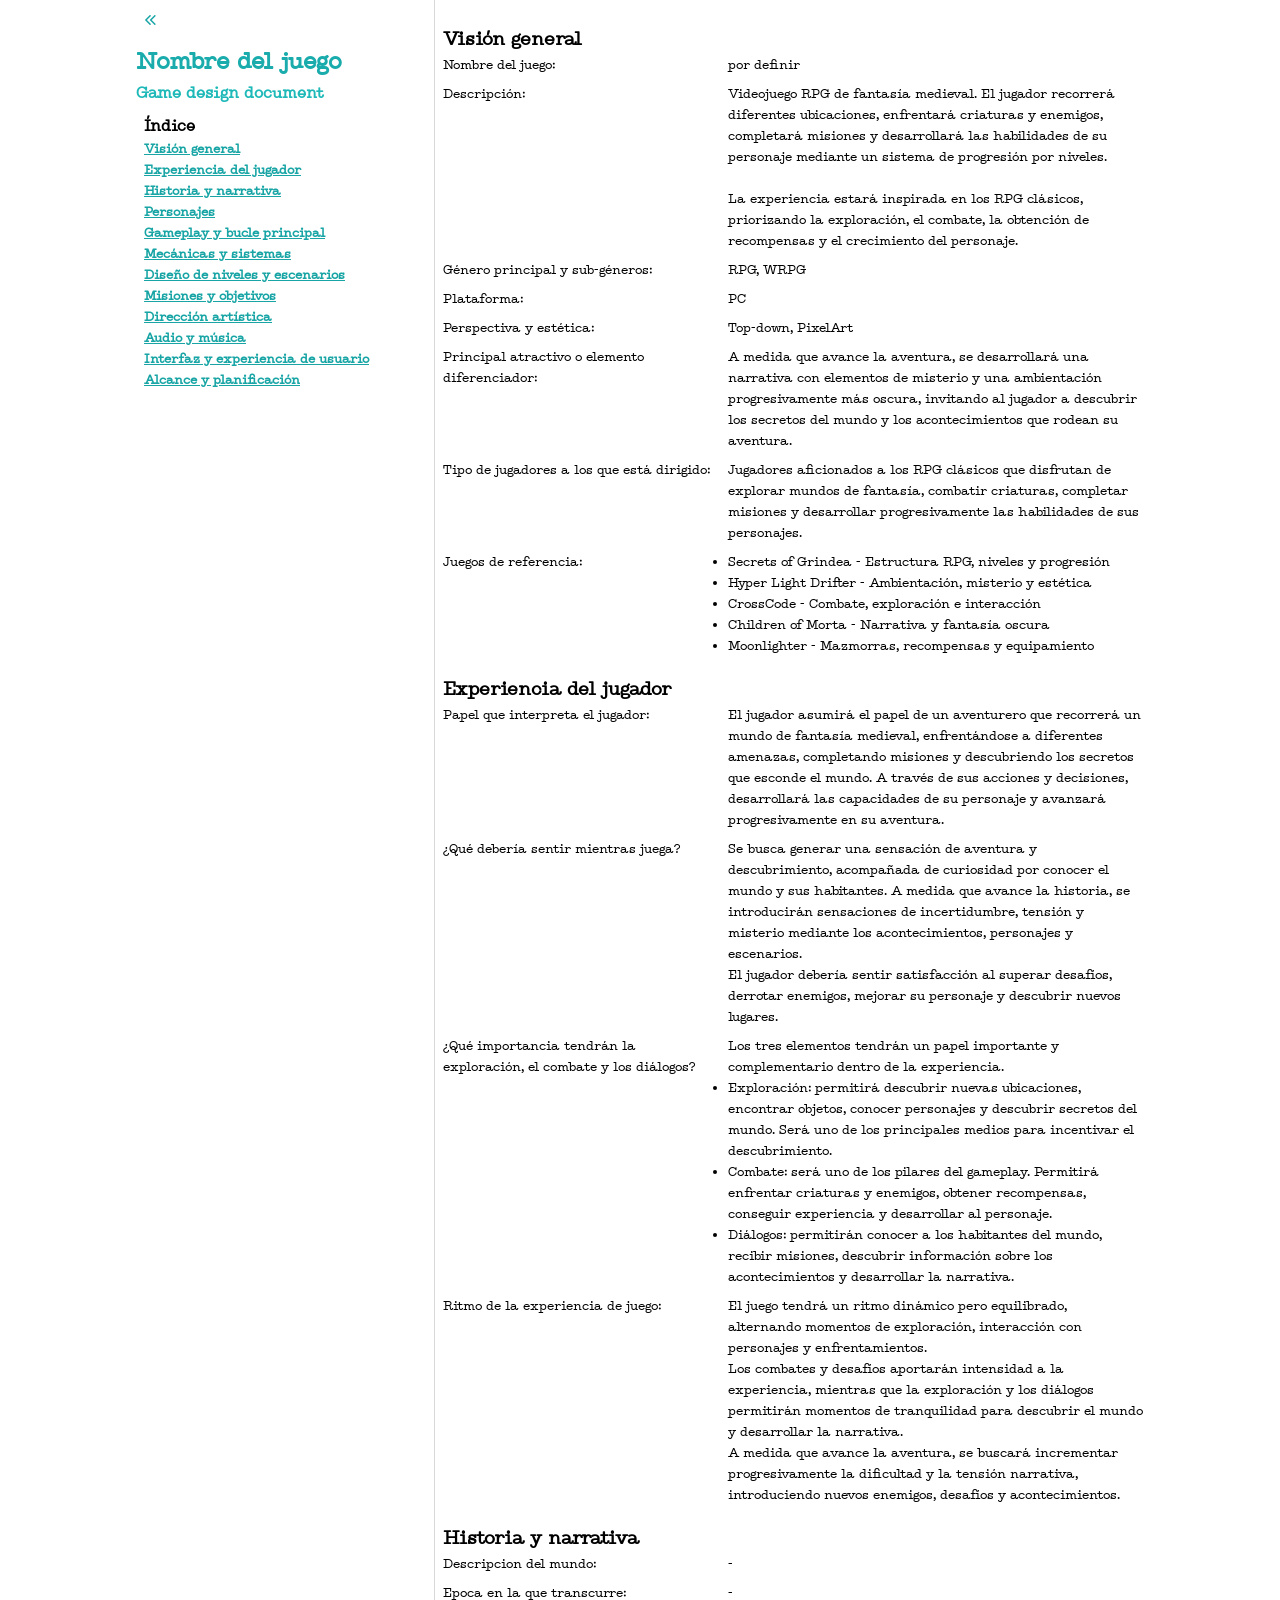
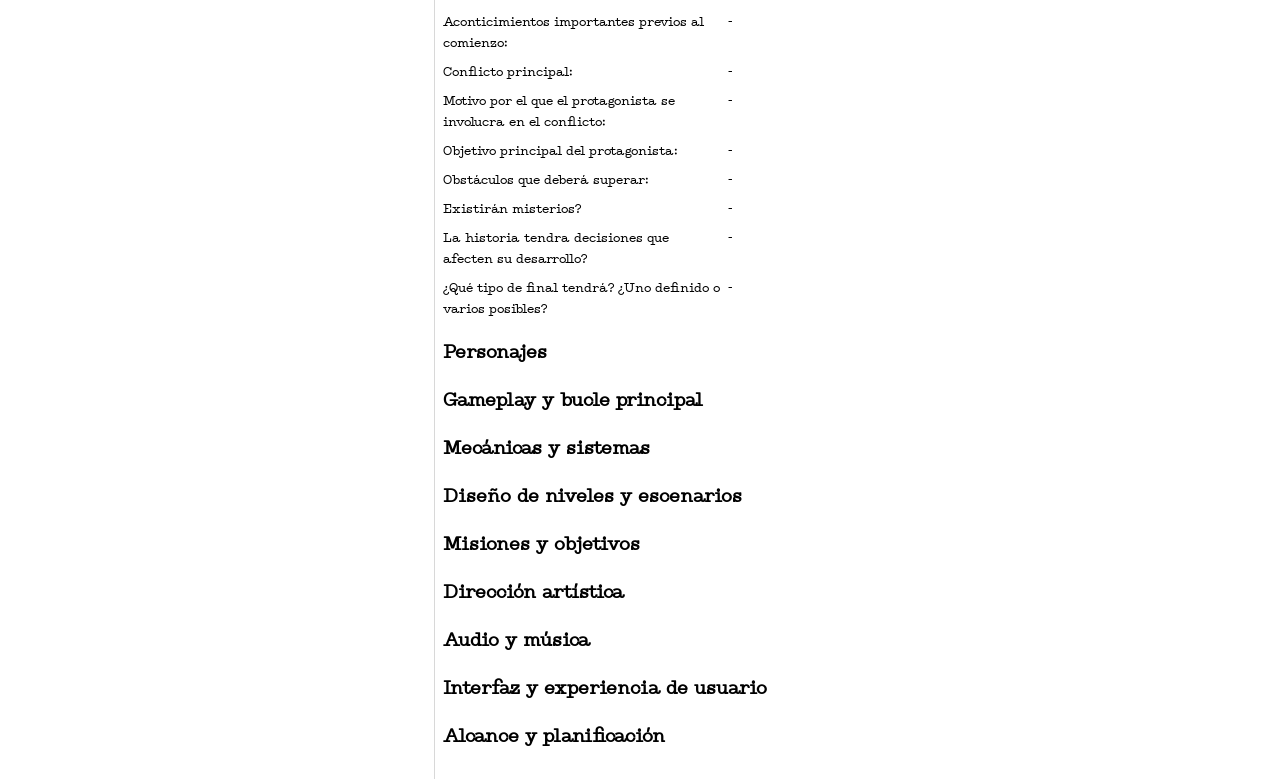
==== index.html @ 31087bb7 "agregados los campos de experiencia del jugador" ====
<!DOCTYPE html>
<html lang="en">

<head>
    <meta charset="UTF-8">
    <meta name="viewport" content="width=device-width, initial-scale=1.0">
    <title>Document</title>
    <style>
        @font-face {
            font-family: "TypeMachine";
            src: url("./resources/Type\ Machine.ttf") format("truetype");
        }

        * {
            box-sizing: border-box;
            padding: 0;
            margin: 0;
        }

        body {
            font-family: "TypeMachine", sans-serif;
            max-width: 1024px;
            margin: auto;
            display: flex;
        }

        header {
            border-right: 1px solid rgb(216, 216, 216);
            padding: 8px;
            flex: 0 0 30%;
            transition: flex-basis 0.2s ease;

            button {
                display: grid;
                place-items: center;
                width: 28px;
                height: 28px;
                margin-bottom: 8px;
                border: 0;
                border-radius: 50%;
                background: transparent;
                color: rgb(25, 165, 165);
                font: inherit;
                font-size: 1.25rem;
                line-height: 1;
                cursor: pointer;
                transition: background-color 0.15s ease;

                &:hover {
                    background-color: rgba(25, 165, 165, 0.12);
                }

                &:focus-visible {
                    outline: 2px solid rgb(25, 165, 165);
                    outline-offset: 2px;
                }
            }

            h1 {
                font-size: 1.5rem;
                color: rgb(26, 172, 172);
                font-weight: bold;
            }

            h2 {
                font-size: 1rem;
                color: rgb(31, 185, 185);
            }

            nav {
                display: flex;
                flex-direction: column;
                align-items: flex-start;
                width: fit-content;
                padding: 8px;

                a {
                    font-size: .8rem;
                    border-radius: 0.25rem;
                    text-decoration: underline;
                    font-weight: 600;
                    color: rgb(25, 165, 165);
                }
            }
        }

        header.is-collapsed {
            flex-basis: 48px;

            .sidebar-content {
                display: none;
            }
        }

        main {
            flex: 1;
            min-width: 0;
            padding: 8px;

            section {
                margin: 2vh 0;

                .col2 {
                    font-size: .8rem;
                    display: grid;
                    grid-template-columns: 2fr 3fr;
                    gap: 8px;
                }
            }
        }
    </style>
</head>

<body>
    <header>
        <button id="sidebar-toggle" type="button" aria-controls="sidebar-content" aria-expanded="true"
            aria-label="Contraer barra lateral">«</button>
        <div class="sidebar-content" id="sidebar-content">
            <h1>Nombre del juego</h1>
            <h2>Game design document</h2>
            <nav>
                <h4>Índice</h2>
                    <a href="#vision-general">Visión general</a>
                    <a href="#experiencia-del-jugador">Experiencia del jugador</a>
                    <a href="#historia-y-narrativa">Historia y narrativa</a>
                    <a href="#personajes">Personajes</a>
                    <a href="#gameplay-y-bucle-principal">Gameplay y bucle principal</a>
                    <a href="#mecanicas-y-sistemas">Mecánicas y sistemas</a>
                    <a href="#diseno-de-niveles-y-escenarios">Diseño de niveles y escenarios</a>
                    <a href="#misiones-y-objetivos">Misiones y objetivos</a>
                    <a href="#direccion-artistica">Dirección artística</a>
                    <a href="#audio-y-musica">Audio y música</a>
                    <a href="#interfaz-y-experiencia-de-usuario">Interfaz y experiencia de usuario</a>
                    <a href="#alcance-y-planificacion">Alcance y planificación</a>
            </nav>
        </div>
    </header>

    <main>
        <section id="vision-general">
            <h3>Visión general</h3>
            <!-- Qué juego vamos a crear y qué lo hace interesante. -->

            <div class="col2">
                <span>Nombre del juego:</span>
                <span>por definir</span>
                <span>Descripción:</span>
                <div>
                    <p>Videojuego RPG de fantasía medieval. El jugador recorrerá diferentes ubicaciones, enfrentará
                        criaturas y enemigos, completará misiones y desarrollará las habilidades de su personaje
                        mediante un
                        sistema de progresión por niveles.</p>
                    <br>
                    <p>La experiencia estará inspirada en los RPG clásicos, priorizando la exploración, el combate, la
                        obtención de recompensas y el crecimiento del personaje.</p>
                    </p>
                </div>
                <span>Género principal y sub-géneros:</span>
                <span>RPG, WRPG</span>
                <span>Plataforma:</span>
                <span>PC</span>
                <span>Perspectiva y estética:</span>
                <span>Top-down, PixelArt</span>
                <span>Principal atractivo o elemento diferenciador:</span>
                <p>A medida que avance la aventura, se desarrollará una narrativa con elementos de misterio y una
                    ambientación progresivamente más oscura, invitando al jugador a descubrir los secretos del mundo y
                    los acontecimientos que rodean su aventura.</p>
                <span>Tipo de jugadores a los que está dirigido:</span>
                <span>Jugadores aficionados a los RPG clásicos que disfrutan de explorar mundos de fantasía, combatir
                    criaturas, completar misiones y desarrollar progresivamente las habilidades de sus
                    personajes.</span>
                <span>Juegos de referencia:</span>
                <ul>
                    <li>Secrets of Grindea - Estructura RPG, niveles y progresión</li>
                    <li>Hyper Light Drifter - Ambientación, misterio y estética</li>
                    <li>CrossCode - Combate, exploración e interacción</li>
                    <li>Children of Morta - Narrativa y fantasía oscura</li>
                    <li>Moonlighter - Mazmorras, recompensas y equipamiento</li>
                </ul>
            </div>
        </section>

        <section id="experiencia-del-jugador">
            <h3>Experiencia del jugador</h3>
            <!-- Qué queremos que sienta y experimente el jugador. -->
            <div class="col2">
                <span>Papel que interpreta el jugador:</span>
                <p>El jugador asumirá el papel de un aventurero que recorrerá un mundo de fantasía medieval,
                    enfrentándose a diferentes amenazas, completando misiones y descubriendo los secretos que esconde el
                    mundo. A través de sus acciones y decisiones, desarrollará las capacidades de su personaje y
                    avanzará progresivamente en su aventura.</p>

                <span>¿Qué debería sentir mientras juega?</span>
                <div>
                    <p>Se busca generar una sensación de aventura y descubrimiento, acompañada de curiosidad por conocer
                        el mundo y sus habitantes. A medida que avance la historia, se introducirán sensaciones de
                        incertidumbre, tensión y misterio mediante los acontecimientos, personajes y escenarios.</p>
                    <p>El jugador debería sentir satisfacción al superar desafíos, derrotar enemigos, mejorar su
                        personaje y descubrir nuevos lugares.</p>
                </div>

                <span>¿Qué importancia tendrán la exploración, el combate y los diálogos?</span>
                <div>Los tres elementos tendrán un papel importante y complementario dentro de la experiencia.

                    <ul>
                        <li>Exploración: permitirá descubrir nuevas ubicaciones, encontrar objetos, conocer personajes y
                            descubrir secretos del mundo. Será uno de los principales medios para incentivar el
                            descubrimiento.</li>
                        <li>Combate: será uno de los pilares del gameplay. Permitirá enfrentar criaturas y enemigos,
                            obtener recompensas, conseguir experiencia y desarrollar al personaje.</li>
                        <li>Diálogos: permitirán conocer a los habitantes del mundo, recibir misiones, descubrir
                            información sobre los acontecimientos y desarrollar la narrativa.</li>
                    </ul>
                </div>

                <span>Ritmo de la experiencia de juego:</span>
                <div>
                    <p>El juego tendrá un ritmo dinámico pero equilibrado, alternando momentos de exploración,
                        interacción con personajes y enfrentamientos.</p>
                    <p>Los combates y desafíos aportarán intensidad a la experiencia, mientras que la exploración y los
                        diálogos permitirán momentos de tranquilidad para descubrir el mundo y desarrollar la narrativa.
                    </p>
                    <p>A medida que avance la aventura, se buscará incrementar progresivamente la dificultad y la
                        tensión narrativa, introduciendo nuevos enemigos, desafíos y acontecimientos.</p>
                </div>

            </div>
        </section>

        <section id="historia-y-narrativa">
            <h3>Historia y narrativa</h3>
            <!-- Argumento, mundo, acontecimientos y diálogos. -->
            <div class="col2">
                <span>Descripcion del mundo:</span>
                <span>-</span>

                <span>Epoca en la que transcurre:</span>
                <span>-</span>

                <span>Aconticimientos importantes previos al comienzo:</span>
                <span>-</span>

                <span>Conflicto principal:</span>
                <span>-</span>

                <span>Motivo por el que el protagonista se involucra en el conflicto:</span>
                <span>-</span>

                <span>Objetivo principal del protagonista:</span>
                <span>-</span>

                <span>Obstáculos que deberá superar:</span>
                <span>-</span>

                <span>Existirán misterios?</span>
                <span>-</span>

                <span>La historia tendra decisiones que afecten su desarrollo?</span>
                <span>-</span>

                <span>¿Qué tipo de final tendrá? ¿Uno definido o varios posibles?</span>
                <span>-</span>
            </div>
        </section>

        <section id="personajes">
            <h3>Personajes</h3>
            <!-- Protagonistas, secundarios, aliados y enemigos. -->
        </section>

        <section id="gameplay-y-bucle-principal">
            <h3>Gameplay y bucle principal</h3>
            <!-- Qué hace el jugador durante una partida. -->
        </section>

        <section id="mecanicas-y-sistemas">
            <h3>Mecánicas y sistemas</h3>
            <!-- Combate, movimiento, interacción, inventario y progresión. -->
        </section>

        <section id="diseno-de-niveles-y-escenarios">
            <h3>Diseño de niveles y escenarios</h3>
            <!-- Mapas, zonas, exploración y distribución. -->
        </section>

        <section id="misiones-y-objetivos">
            <h3>Misiones y objetivos</h3>
            <!-- Cómo se estructura el avance de la historia. -->
        </section>

        <section id="direccion-artistica">
            <h3>Dirección artística</h3>
            <!-- Estética, personajes, escenarios y animaciones. -->
        </section>

        <section id="audio-y-musica">
            <h3>Audio y música</h3>
            <!-- Ambientación sonora, efectos y música. -->
        </section>

        <section id="interfaz-y-experiencia-de-usuario">
            <h3>Interfaz y experiencia de usuario</h3>
            <!-- HUD, menús, diálogos y controles. -->
        </section>

        <section id="alcance-y-planificacion">
            <h3>Alcance y planificación</h3>
            <!-- Qué vamos a producir, herramientas y prioridades. -->
        </section>
    </main>

    <script>
        const sidebar = document.querySelector("header");
        const sidebarToggle = document.querySelector("#sidebar-toggle");

        sidebarToggle.addEventListener("click", () => {
            const isCollapsed = sidebar.classList.toggle("is-collapsed");
            sidebarToggle.setAttribute("aria-expanded", String(!isCollapsed));
            sidebarToggle.setAttribute(
                "aria-label",
                isCollapsed ? "Expandir barra lateral" : "Contraer barra lateral"
            );
            sidebarToggle.textContent = isCollapsed ? "»" : "«";
        });
    </script>
</body>

</html>
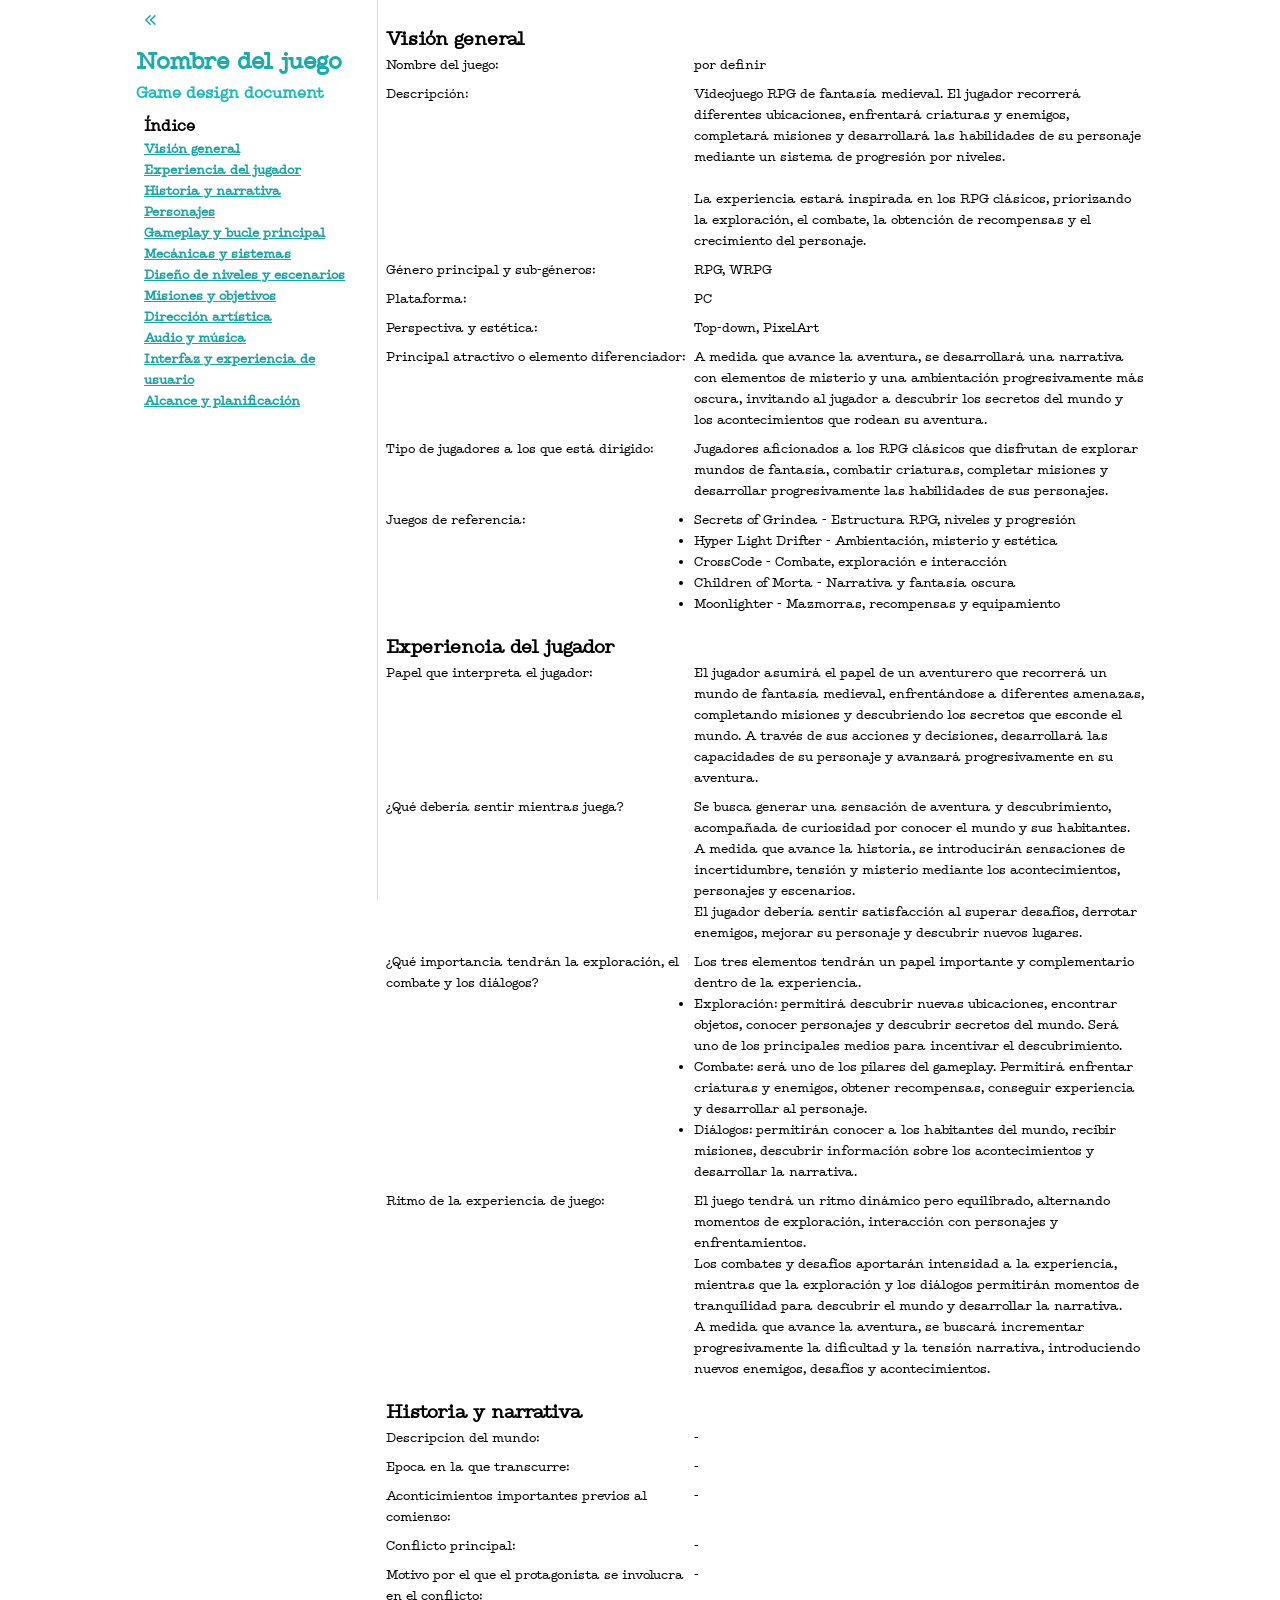
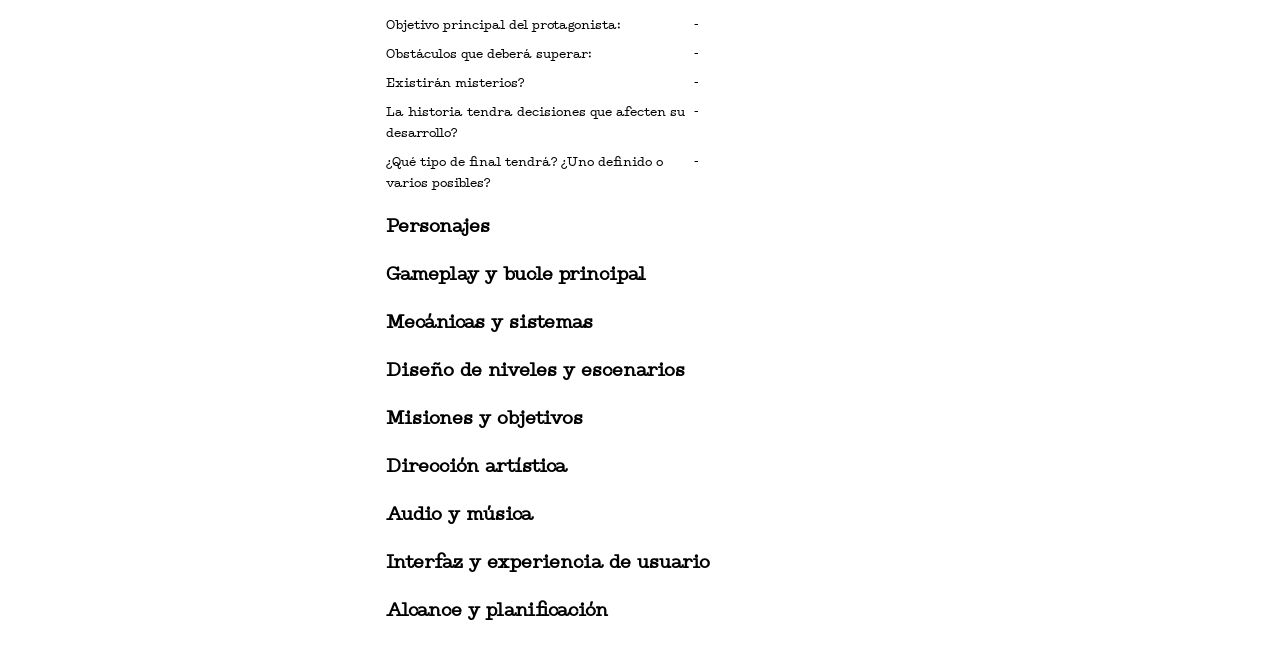
==== commit d571fb65: "la barra lateral ahora permanece fixed y no se pierde al scrollear" ====
--- a/index.html
+++ b/index.html
@@ -21,14 +21,25 @@
             font-family: "TypeMachine", sans-serif;
             max-width: 1024px;
             margin: auto;
-            display: flex;
+            --sidebar-width: min(250px, 42vw);
+        }
+
+        body.sidebar-collapsed {
+            --sidebar-width: 48px;
         }
 
         header {
+            position: fixed;
+            top: 0;
+            left: max(0px, calc((100% - 1024px) / 2));
+            width: var(--sidebar-width);
+            height: 100vh;
+            overflow-y: auto;
             border-right: 1px solid rgb(216, 216, 216);
             padding: 8px;
-            flex: 0 0 30%;
-            transition: flex-basis 0.2s ease;
+            background: white;
+            z-index: 1;
+            transition: width 0.2s ease;
 
             button {
                 display: grid;
@@ -85,17 +96,15 @@
         }
 
         header.is-collapsed {
-            flex-basis: 48px;
-
             .sidebar-content {
                 display: none;
             }
         }
 
         main {
-            flex: 1;
-            min-width: 0;
+            margin-left: var(--sidebar-width);
             padding: 8px;
+            transition: margin-left 0.2s ease;
 
             section {
                 margin: 2vh 0;
@@ -315,6 +324,7 @@
 
         sidebarToggle.addEventListener("click", () => {
             const isCollapsed = sidebar.classList.toggle("is-collapsed");
+            document.body.classList.toggle("sidebar-collapsed", isCollapsed);
             sidebarToggle.setAttribute("aria-expanded", String(!isCollapsed));
             sidebarToggle.setAttribute(
                 "aria-label",
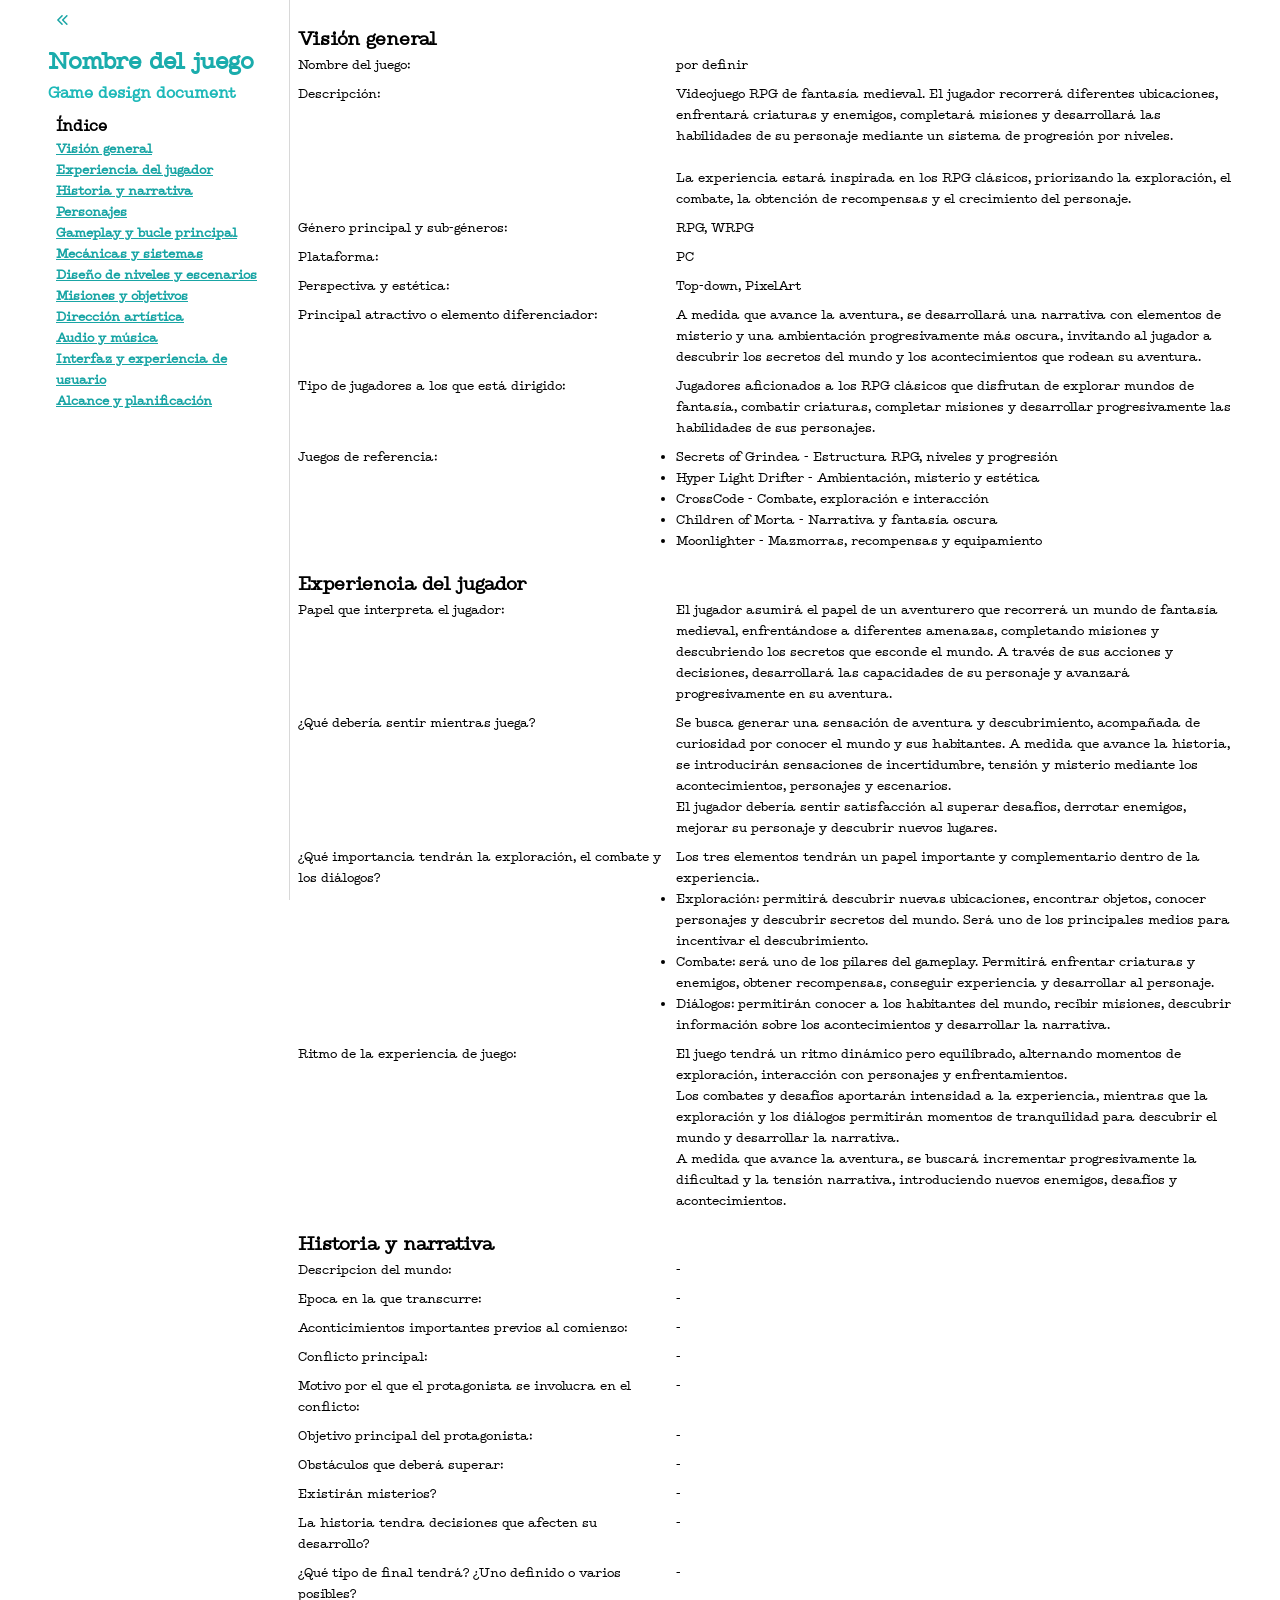
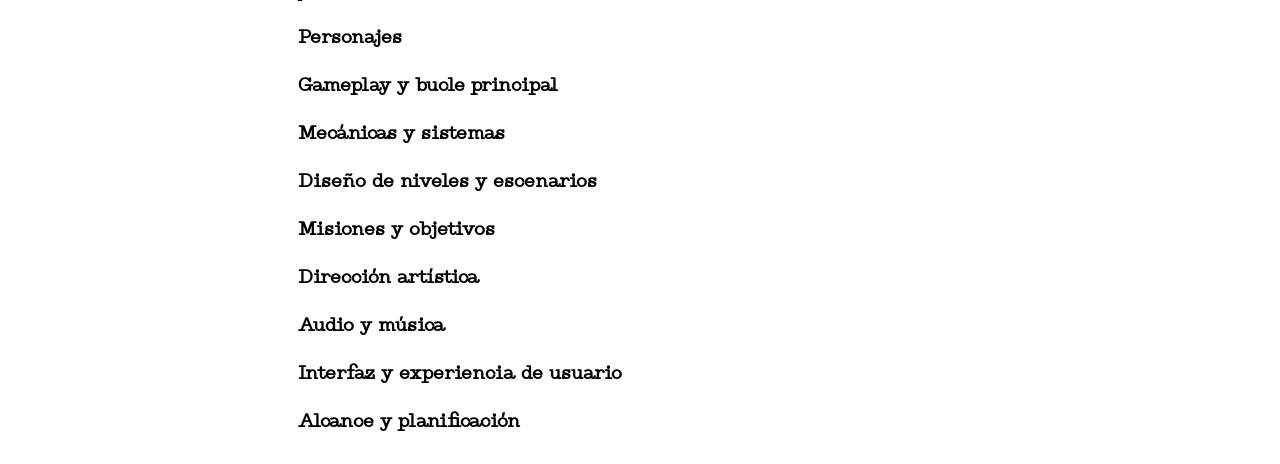
==== commit 2e3c822e: "se aumenta el max width del sitio" ====
--- a/index.html
+++ b/index.html
@@ -19,7 +19,8 @@
 
         body {
             font-family: "TypeMachine", sans-serif;
-            max-width: 1024px;
+            --body-max-width: 1200px;
+            max-width: var(--body-max-width);
             margin: auto;
             --sidebar-width: min(250px, 42vw);
         }
@@ -31,7 +32,7 @@
         header {
             position: fixed;
             top: 0;
-            left: max(0px, calc((100% - 1024px) / 2));
+            left: max(0px, calc((100% - var(--body-max-width)) / 2));
             width: var(--sidebar-width);
             height: 100vh;
             overflow-y: auto;
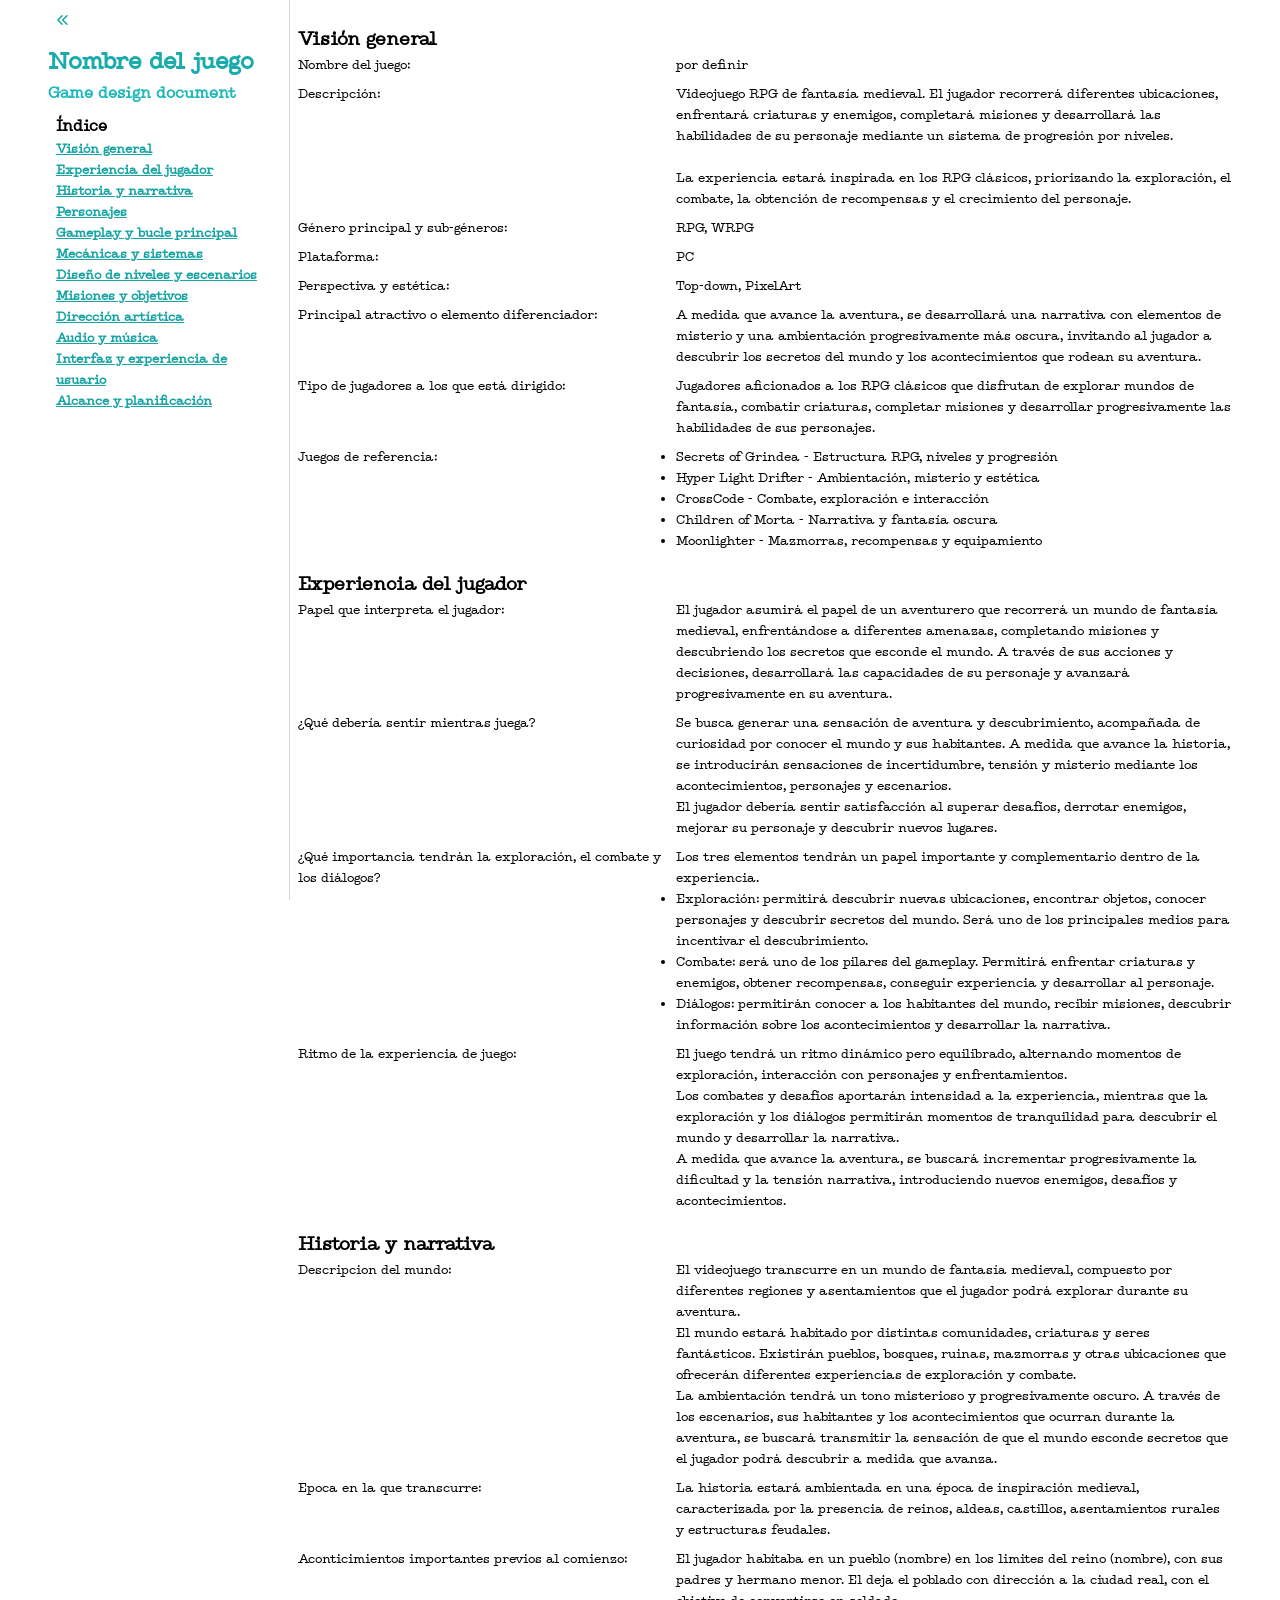
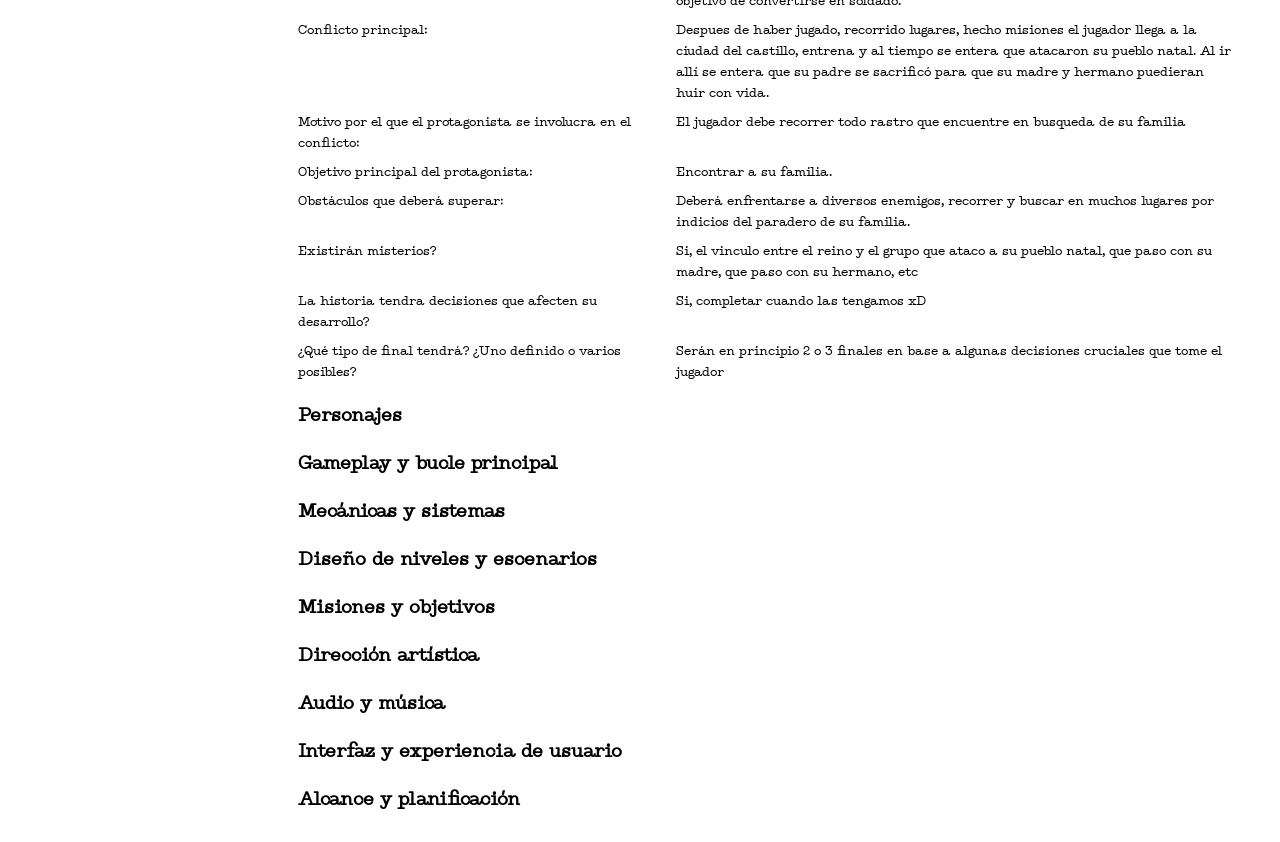
==== commit 3e0d6478: "se agregaron elementos en el bloque historia y narrativa" ====
--- a/index.html
+++ b/index.html
@@ -242,34 +242,44 @@
             <!-- Argumento, mundo, acontecimientos y diálogos. -->
             <div class="col2">
                 <span>Descripcion del mundo:</span>
-                <span>-</span>
+                <div>
+                    <p>El videojuego transcurre en un mundo de fantasía medieval, compuesto por diferentes regiones y
+                        asentamientos que el jugador podrá explorar durante su aventura.</p>
+                    <p>El mundo estará habitado por distintas comunidades, criaturas y seres fantásticos. Existirán
+                        pueblos, bosques, ruinas, mazmorras y otras ubicaciones que ofrecerán diferentes experiencias de
+                        exploración y combate.</p>
+                    <p>La ambientación tendrá un tono misterioso y progresivamente oscuro. A través de los escenarios,
+                        sus habitantes y los acontecimientos que ocurran durante la aventura, se buscará transmitir la
+                        sensación de que el mundo esconde secretos que el jugador podrá descubrir a medida que avanza.
+                    </p>
+                </div>
 
                 <span>Epoca en la que transcurre:</span>
-                <span>-</span>
+                <p>La historia estará ambientada en una época de inspiración medieval, caracterizada por la presencia de reinos, aldeas, castillos, asentamientos rurales y estructuras feudales.</p>
 
                 <span>Aconticimientos importantes previos al comienzo:</span>
-                <span>-</span>
+                <p>El jugador habitaba en un pueblo (nombre) en los limites del reino (nombre), con sus padres y hermano menor. El deja el poblado con dirección a la ciudad real, con el objetivo de convertirse en soldado.</p>
 
                 <span>Conflicto principal:</span>
-                <span>-</span>
+                <span>Despues de haber jugado, recorrido lugares, hecho misiones el jugador llega a la ciudad del castillo, entrena y al tiempo se entera que atacaron su pueblo natal. Al ir allí se entera que su padre se sacrificó para que su madre y hermano puedieran huir con vida.</span>
 
                 <span>Motivo por el que el protagonista se involucra en el conflicto:</span>
-                <span>-</span>
+                <span>El jugador debe recorrer todo rastro que encuentre en busqueda de su familia</span>
 
                 <span>Objetivo principal del protagonista:</span>
-                <span>-</span>
+                <span>Encontrar a su familia.</span>
 
                 <span>Obstáculos que deberá superar:</span>
-                <span>-</span>
+                <span>Deberá enfrentarse a diversos enemigos, recorrer y buscar en muchos lugares por indicios del paradero de su familia.</span>
 
                 <span>Existirán misterios?</span>
-                <span>-</span>
+                <span>Si, el vinculo entre el reino y el grupo que ataco a su pueblo natal, que paso con su madre, que paso con su hermano, etc</span>
 
                 <span>La historia tendra decisiones que afecten su desarrollo?</span>
-                <span>-</span>
+                <span>Si, completar cuando las tengamos xD</span>
 
                 <span>¿Qué tipo de final tendrá? ¿Uno definido o varios posibles?</span>
-                <span>-</span>
+                <span>Serán en principio 2 o 3 finales en base a algunas decisiones cruciales que tome el jugador</span>
             </div>
         </section>
 
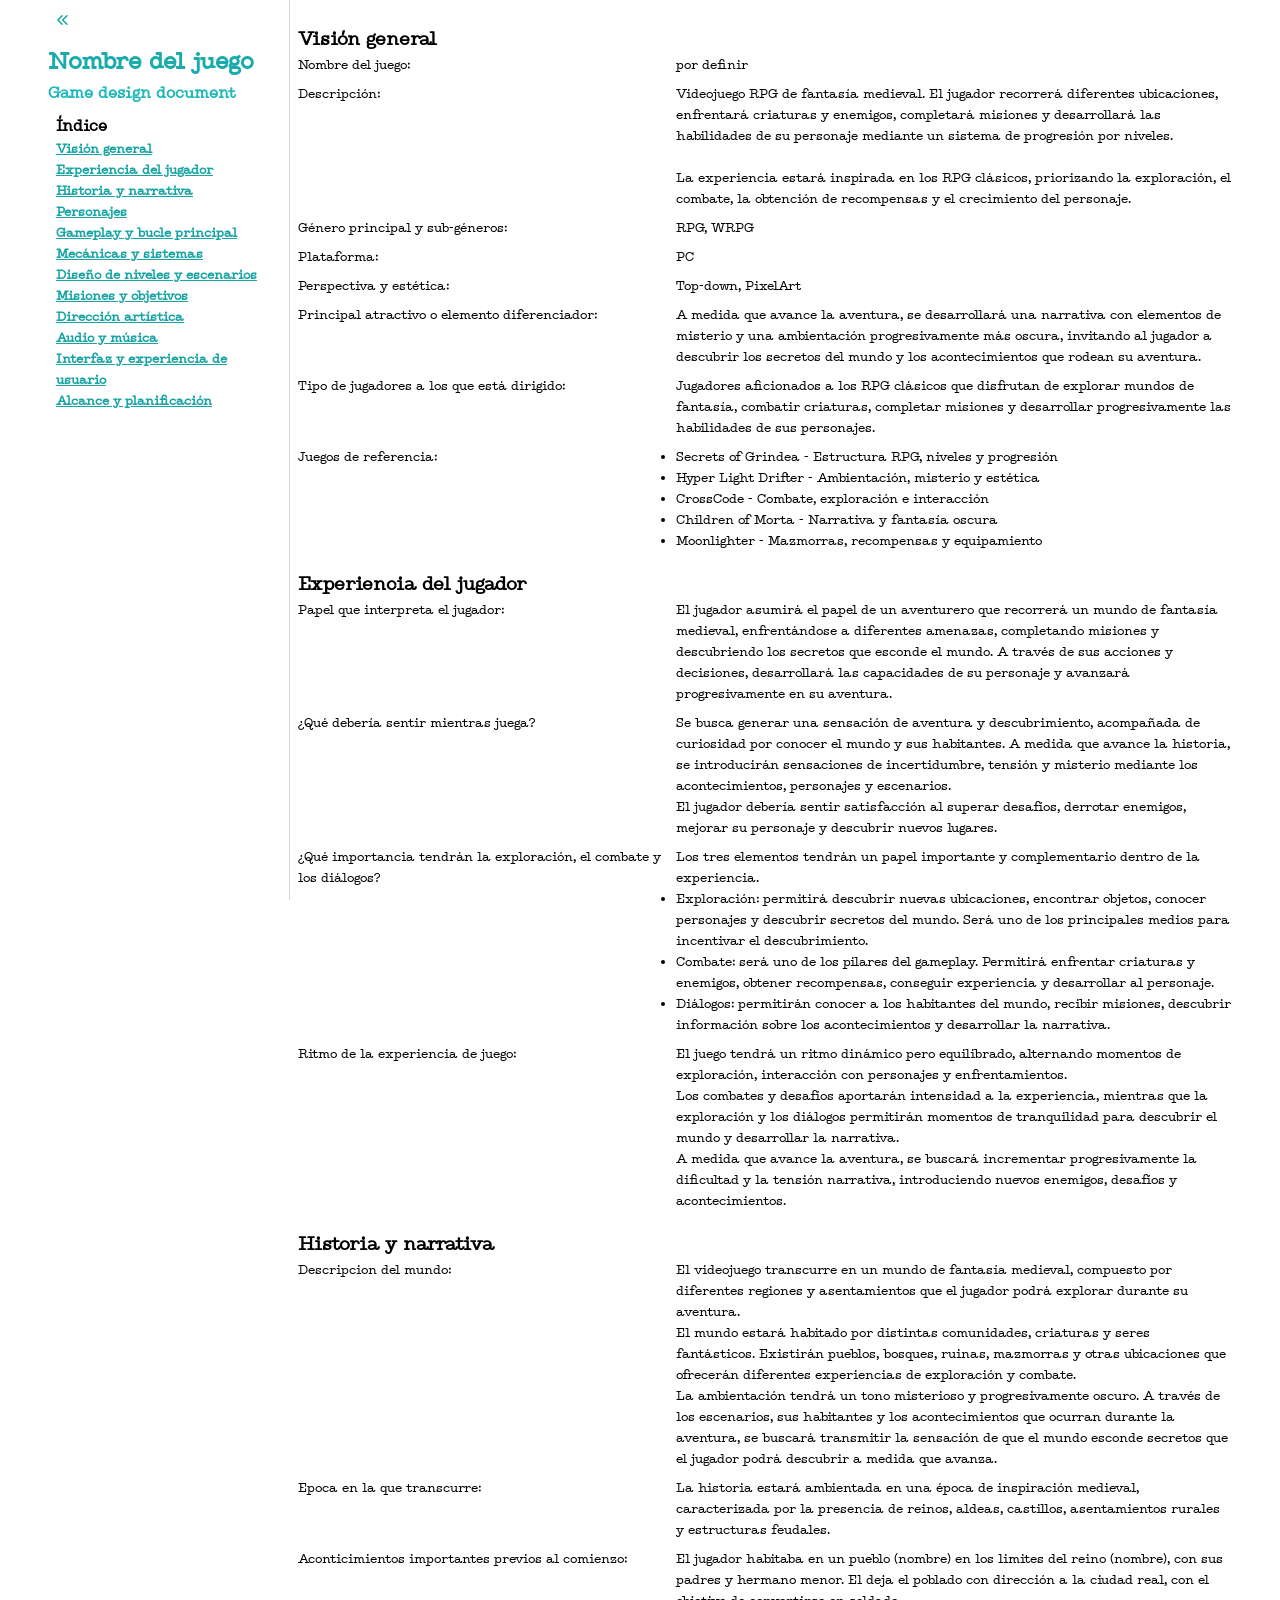
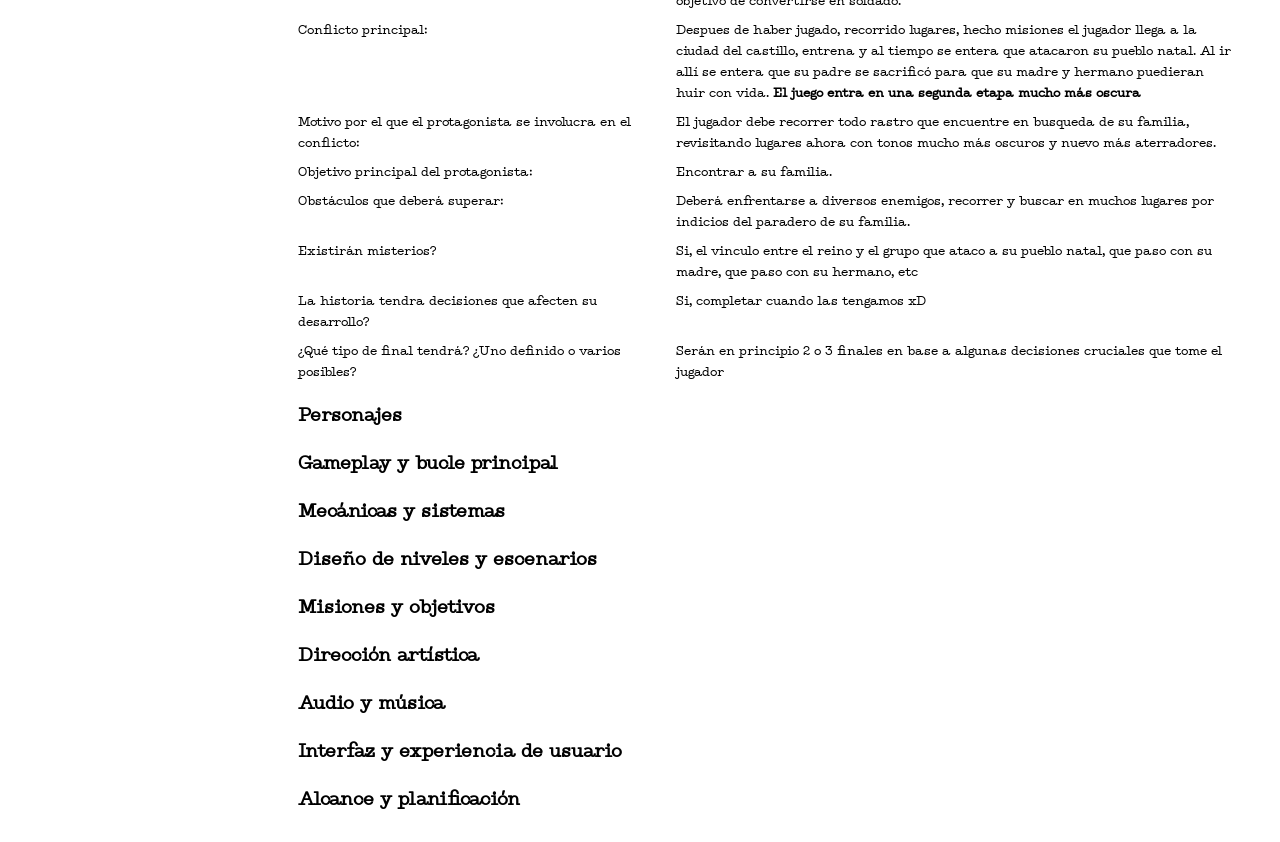
==== commit 75e9ce0c: "se agregaron en la sección de historia mención a la segunda etapa del juego" ====
--- a/index.html
+++ b/index.html
@@ -261,10 +261,10 @@
                 <p>El jugador habitaba en un pueblo (nombre) en los limites del reino (nombre), con sus padres y hermano menor. El deja el poblado con dirección a la ciudad real, con el objetivo de convertirse en soldado.</p>
 
                 <span>Conflicto principal:</span>
-                <span>Despues de haber jugado, recorrido lugares, hecho misiones el jugador llega a la ciudad del castillo, entrena y al tiempo se entera que atacaron su pueblo natal. Al ir allí se entera que su padre se sacrificó para que su madre y hermano puedieran huir con vida.</span>
+                <span>Despues de haber jugado, recorrido lugares, hecho misiones el jugador llega a la ciudad del castillo, entrena y al tiempo se entera que atacaron su pueblo natal. Al ir allí se entera que su padre se sacrificó para que su madre y hermano puedieran huir con vida. <strong>El juego entra en una segunda etapa mucho más oscura</strong></span>
 
                 <span>Motivo por el que el protagonista se involucra en el conflicto:</span>
-                <span>El jugador debe recorrer todo rastro que encuentre en busqueda de su familia</span>
+                <span>El jugador debe recorrer todo rastro que encuentre en busqueda de su familia, revisitando lugares ahora con tonos mucho más oscuros y nuevo más aterradores.</span>
 
                 <span>Objetivo principal del protagonista:</span>
                 <span>Encontrar a su familia.</span>
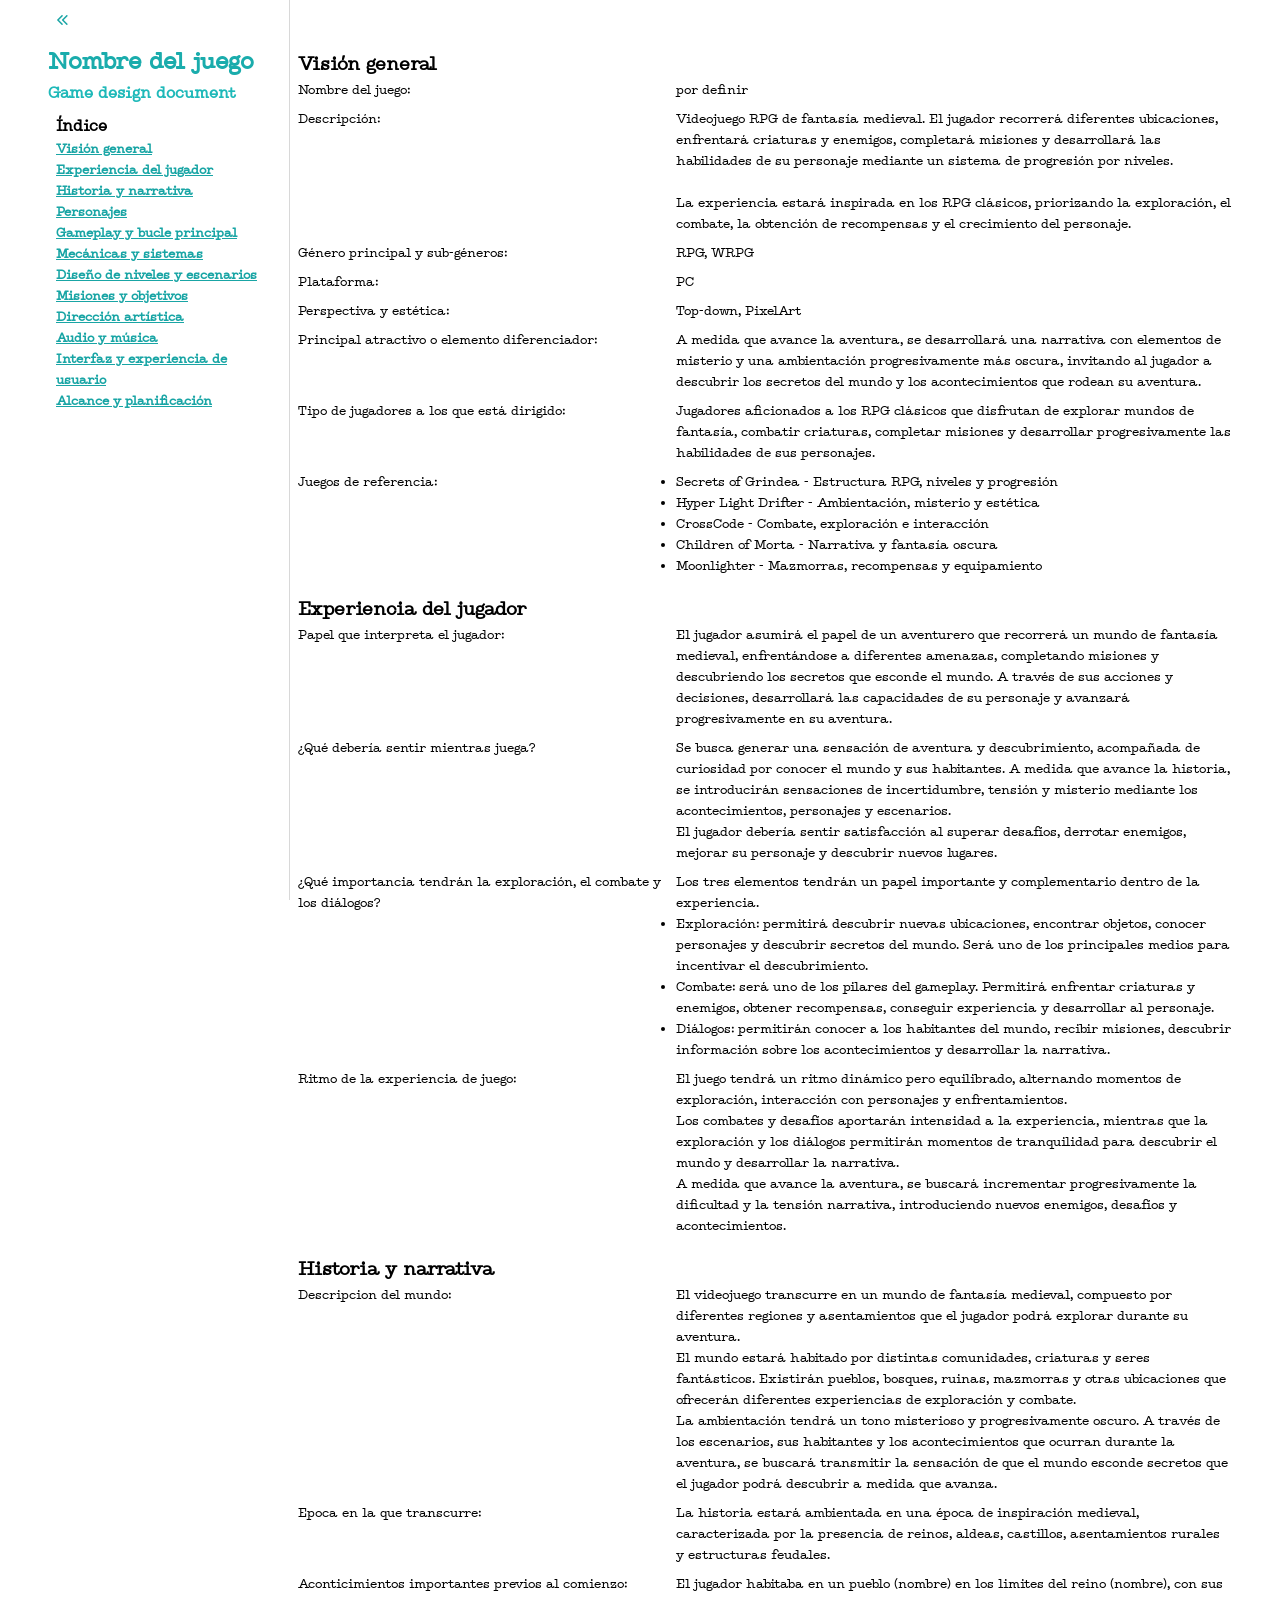
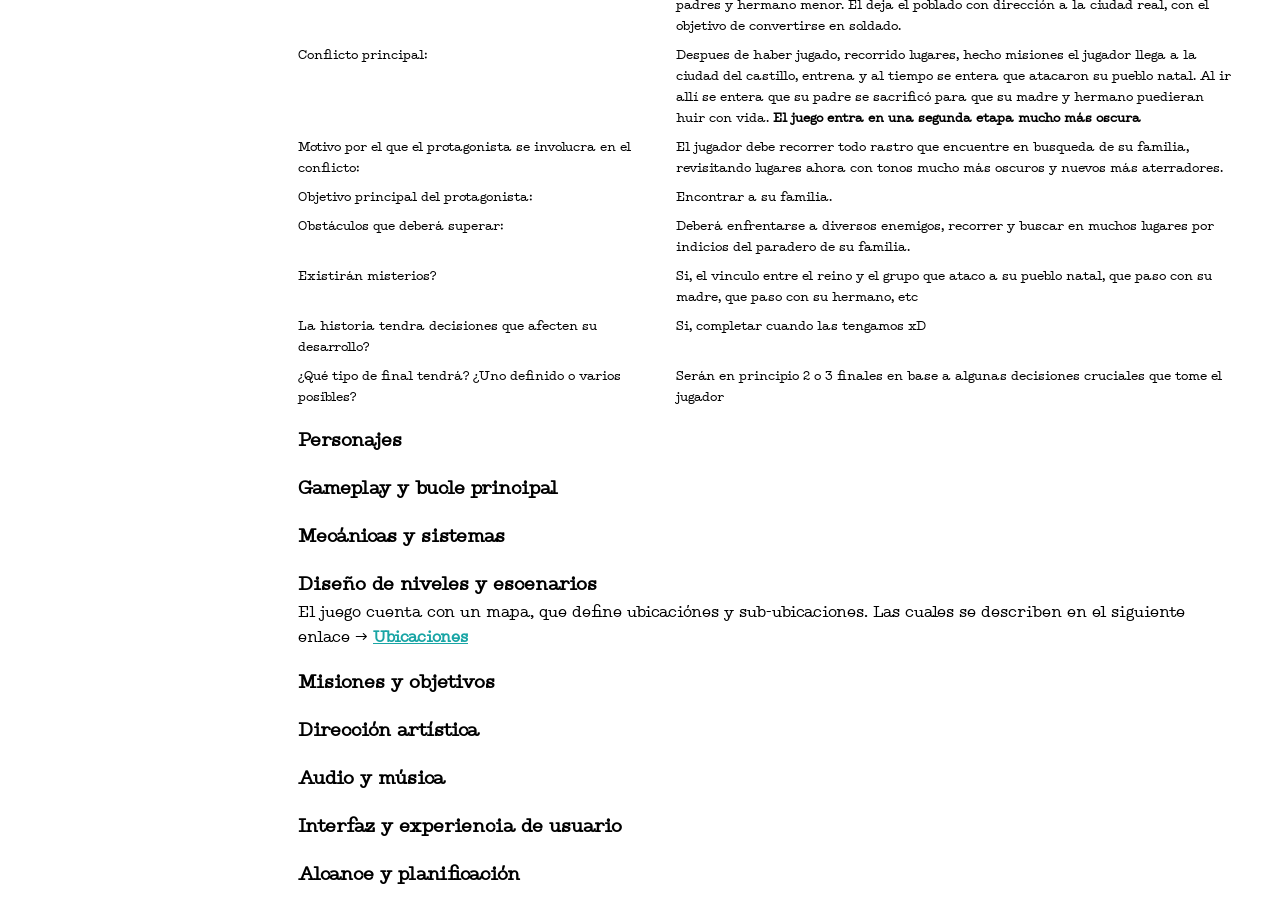
==== commit 4a82960d: "agregada pagina para las ubicaciones del mapa" ====
--- a/index.html
+++ b/index.html
@@ -5,120 +5,7 @@
     <meta charset="UTF-8">
     <meta name="viewport" content="width=device-width, initial-scale=1.0">
     <title>Document</title>
-    <style>
-        @font-face {
-            font-family: "TypeMachine";
-            src: url("./resources/Type\ Machine.ttf") format("truetype");
-        }
-
-        * {
-            box-sizing: border-box;
-            padding: 0;
-            margin: 0;
-        }
-
-        body {
-            font-family: "TypeMachine", sans-serif;
-            --body-max-width: 1200px;
-            max-width: var(--body-max-width);
-            margin: auto;
-            --sidebar-width: min(250px, 42vw);
-        }
-
-        body.sidebar-collapsed {
-            --sidebar-width: 48px;
-        }
-
-        header {
-            position: fixed;
-            top: 0;
-            left: max(0px, calc((100% - var(--body-max-width)) / 2));
-            width: var(--sidebar-width);
-            height: 100vh;
-            overflow-y: auto;
-            border-right: 1px solid rgb(216, 216, 216);
-            padding: 8px;
-            background: white;
-            z-index: 1;
-            transition: width 0.2s ease;
-
-            button {
-                display: grid;
-                place-items: center;
-                width: 28px;
-                height: 28px;
-                margin-bottom: 8px;
-                border: 0;
-                border-radius: 50%;
-                background: transparent;
-                color: rgb(25, 165, 165);
-                font: inherit;
-                font-size: 1.25rem;
-                line-height: 1;
-                cursor: pointer;
-                transition: background-color 0.15s ease;
-
-                &:hover {
-                    background-color: rgba(25, 165, 165, 0.12);
-                }
-
-                &:focus-visible {
-                    outline: 2px solid rgb(25, 165, 165);
-                    outline-offset: 2px;
-                }
-            }
-
-            h1 {
-                font-size: 1.5rem;
-                color: rgb(26, 172, 172);
-                font-weight: bold;
-            }
-
-            h2 {
-                font-size: 1rem;
-                color: rgb(31, 185, 185);
-            }
-
-            nav {
-                display: flex;
-                flex-direction: column;
-                align-items: flex-start;
-                width: fit-content;
-                padding: 8px;
-
-                a {
-                    font-size: .8rem;
-                    border-radius: 0.25rem;
-                    text-decoration: underline;
-                    font-weight: 600;
-                    color: rgb(25, 165, 165);
-                }
-            }
-        }
-
-        header.is-collapsed {
-            .sidebar-content {
-                display: none;
-            }
-        }
-
-        main {
-            margin-left: var(--sidebar-width);
-            padding: 8px;
-            transition: margin-left 0.2s ease;
-
-            section {
-                margin: 2vh 0;
-
-                .col2 {
-                    font-size: .8rem;
-                    display: grid;
-                    grid-template-columns: 2fr 3fr;
-                    gap: 8px;
-                }
-            }
-        }
-    </style>
+    <link rel="stylesheet" href="style.css">k
 </head>
 
 <body>
@@ -264,7 +151,7 @@
                 <span>Despues de haber jugado, recorrido lugares, hecho misiones el jugador llega a la ciudad del castillo, entrena y al tiempo se entera que atacaron su pueblo natal. Al ir allí se entera que su padre se sacrificó para que su madre y hermano puedieran huir con vida. <strong>El juego entra en una segunda etapa mucho más oscura</strong></span>
 
                 <span>Motivo por el que el protagonista se involucra en el conflicto:</span>
-                <span>El jugador debe recorrer todo rastro que encuentre en busqueda de su familia, revisitando lugares ahora con tonos mucho más oscuros y nuevo más aterradores.</span>
+                <span>El jugador debe recorrer todo rastro que encuentre en busqueda de su familia, revisitando lugares ahora con tonos mucho más oscuros y nuevos más aterradores.</span>
 
                 <span>Objetivo principal del protagonista:</span>
                 <span>Encontrar a su familia.</span>
@@ -301,6 +188,10 @@
         <section id="diseno-de-niveles-y-escenarios">
             <h3>Diseño de niveles y escenarios</h3>
             <!-- Mapas, zonas, exploración y distribución. -->
+             <p>El juego cuenta con un mapa, que define ubicaciónes y sub-ubicaciones.
+                Las cuales se describen en el siguiente enlace -> <a href="./pages/locations.html">Ubicaciones</a>
+             </p>
+             
         </section>
 
         <section id="misiones-y-objetivos">
--- a/style.css
+++ b/style.css
@@ -0,0 +1,124 @@
+@font-face {
+  font-family: "TypeMachine";
+  src: url("./resources/Type\ Machine.ttf") format("truetype");
+}
+
+* {
+  box-sizing: border-box;
+  padding: 0;
+  margin: 0;
+}
+
+body {
+  font-family: "TypeMachine", sans-serif;
+  --body-max-width: 1200px;
+  max-width: var(--body-max-width);
+  margin: auto;
+  --sidebar-width: min(250px, 42vw);
+}
+
+body.sidebar-collapsed {
+  --sidebar-width: 48px;
+}
+
+header {
+  position: fixed;
+  top: 0;
+  left: max(0px, calc((100% - var(--body-max-width)) / 2));
+  width: var(--sidebar-width);
+  height: 100vh;
+  overflow-y: auto;
+  border-right: 1px solid rgb(216, 216, 216);
+  padding: 8px;
+  background: white;
+  z-index: 1;
+  transition: width 0.2s ease;
+
+  button {
+    display: grid;
+    place-items: center;
+    width: 28px;
+    height: 28px;
+    margin-bottom: 8px;
+    border: 0;
+    border-radius: 50%;
+    background: transparent;
+    color: rgb(25, 165, 165);
+    font: inherit;
+    font-size: 1.25rem;
+    line-height: 1;
+    cursor: pointer;
+    transition: background-color 0.15s ease;
+
+    &:hover {
+      background-color: rgba(25, 165, 165, 0.12);
+    }
+
+    &:focus-visible {
+      outline: 2px solid rgb(25, 165, 165);
+      outline-offset: 2px;
+    }
+  }
+
+  h1 {
+    font-size: 1.5rem;
+    color: rgb(26, 172, 172);
+    font-weight: bold;
+  }
+
+  h2 {
+    font-size: 1rem;
+    color: rgb(31, 185, 185);
+  }
+
+  nav {
+    display: flex;
+    flex-direction: column;
+    align-items: flex-start;
+    width: fit-content;
+    padding: 8px;
+
+    a {
+        font-size: 0.8rem;
+
+    }
+  }
+}
+
+a {
+      border-radius: 0.25rem;
+      text-decoration: underline;
+      font-weight: 600;
+      color: rgb(25, 165, 165);
+    }
+
+a:hover {
+    color: rgb(57, 209, 209);
+}
+
+header.is-collapsed {
+  .sidebar-content {
+    display: none;
+  }
+}
+
+main {
+  margin-left: var(--sidebar-width);
+  padding: 8px;
+  transition: margin-left 0.2s ease;
+
+  section {
+    margin: 2vh 0;
+
+    .col2 {
+      font-size: 0.8rem;
+      display: grid;
+      grid-template-columns: 2fr 3fr;
+      gap: 8px;
+    }
+  }
+}
+
+.sublocations {
+    margin-left: 36px;
+}
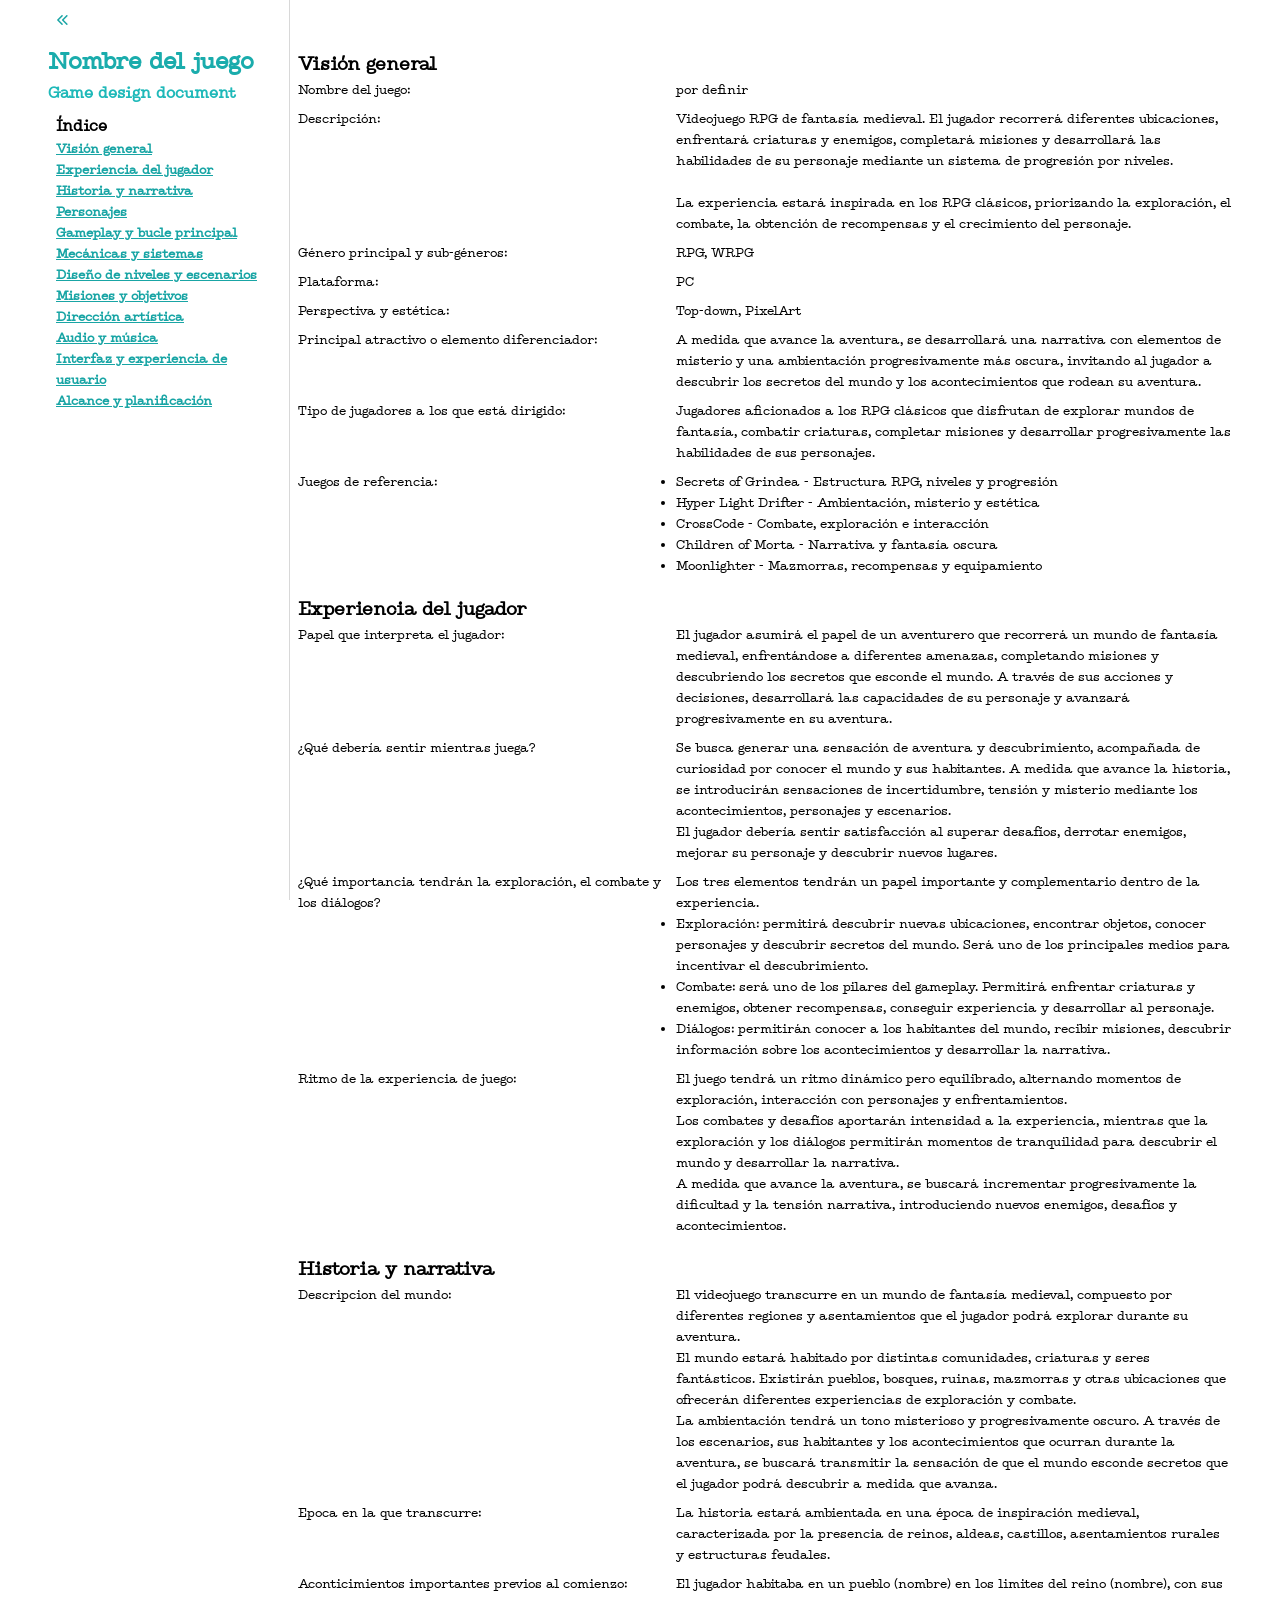
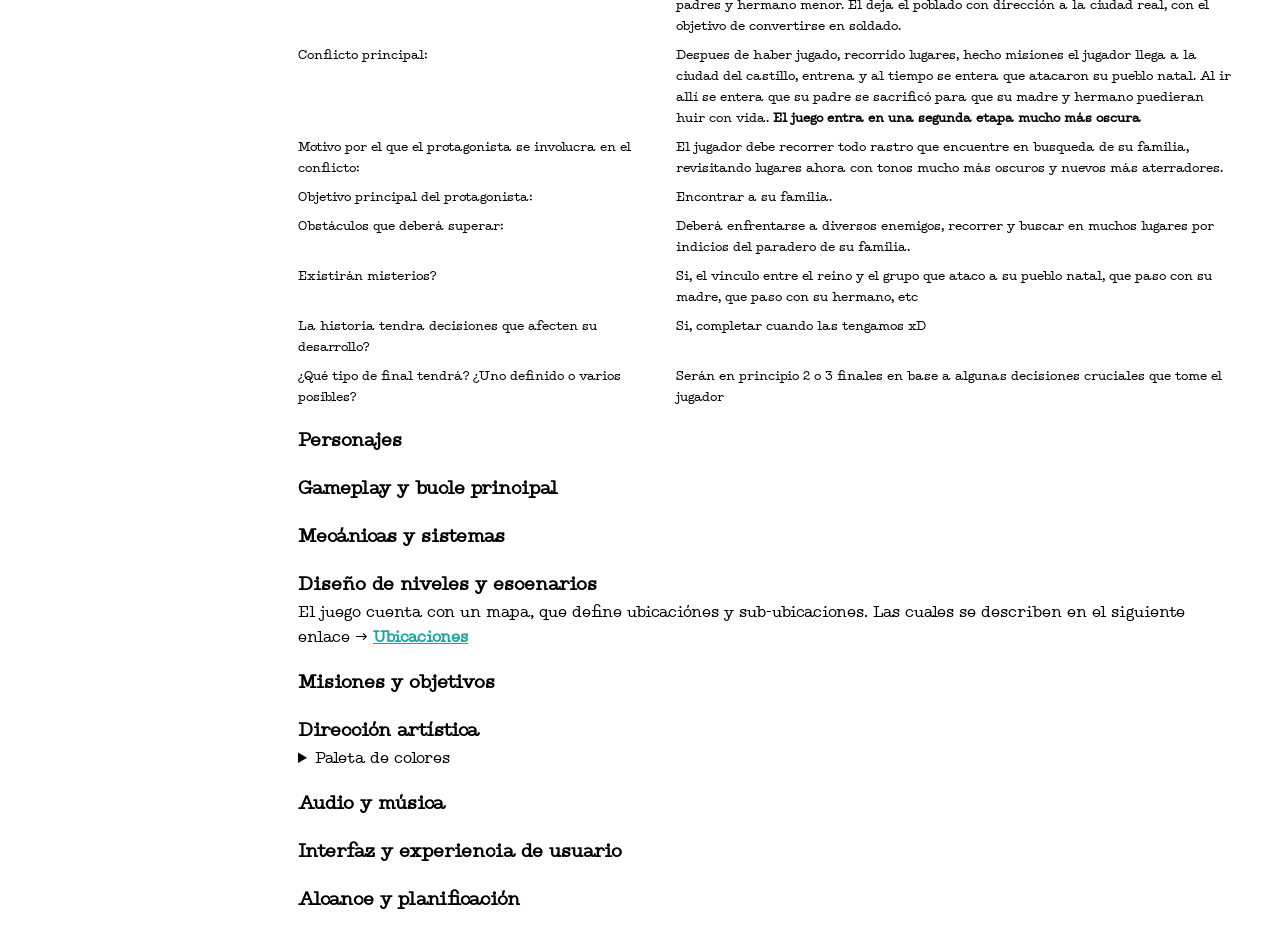
==== commit 97390472: "agregada la paleta de colores" ====
--- a/index.html
+++ b/index.html
@@ -202,6 +202,219 @@
         <section id="direccion-artistica">
             <h3>Dirección artística</h3>
             <!-- Estética, personajes, escenarios y animaciones. -->
+             <details>
+                <summary>Paleta de colores</summary>
+
+<style>
+  .palette {
+    display: flex;
+    flex-direction: column;
+    gap: 20px;
+    font-family: Arial, sans-serif;
+  }
+
+  .palette-category h3 {
+    margin-bottom: 10px;
+    color: #333;
+  }
+
+  .palette-colors {
+    display: flex;
+    flex-wrap: wrap;
+    gap: 12px;
+  }
+
+  .color-item {
+    display: flex;
+    flex-direction: column;
+    align-items: center;
+    width: 85px;
+    gap: 5px;
+  }
+
+  .color-swatch {
+    width: 55px;
+    height: 55px;
+    border-radius: 6px;
+  }
+
+  .color-name {
+    font-size: 12px;
+    text-align: center;
+  }
+
+  .color-hex {
+    font-size: 11px;
+    color: #777;
+  }
+</style>
+
+<div class="palette">
+
+  <!-- 1. Naturaleza y vegetación -->
+  <section class="palette-category">
+    <h3>1. Naturaleza y vegetación</h3>
+    <div class="palette-colors">
+      <div class="color-item">
+        <div class="color-swatch" style="background:#263C32"></div>
+        <span class="color-name">Bosque oscuro</span>
+        <span class="color-hex">#263C32</span>
+      </div>
+      <div class="color-item">
+        <div class="color-swatch" style="background:#385943"></div>
+        <span class="color-name">Verde bosque</span>
+        <span class="color-hex">#385943</span>
+      </div>
+      <div class="color-item">
+        <div class="color-swatch" style="background:#58764B"></div>
+        <span class="color-name">Vegetación</span>
+        <span class="color-hex">#58764B</span>
+      </div>
+      <div class="color-item">
+        <div class="color-swatch" style="background:#82965A"></div>
+        <span class="color-name">Musgo</span>
+        <span class="color-hex">#82965A</span>
+      </div>
+      <div class="color-item">
+        <div class="color-swatch" style="background:#B2A66B"></div>
+        <span class="color-name">Hierba seca</span>
+        <span class="color-hex">#B2A66B</span>
+      </div>
+    </div>
+  </section>
+
+  <!-- 2. Tierra, madera y construcciones -->
+  <section class="palette-category">
+    <h3>2. Tierra, madera y construcciones</h3>
+    <div class="palette-colors">
+      <div class="color-item">
+        <div class="color-swatch" style="background:#382820"></div>
+        <span class="color-name">Marrón oscuro</span>
+        <span class="color-hex">#382820</span>
+      </div>
+      <div class="color-item">
+        <div class="color-swatch" style="background:#60402D"></div>
+        <span class="color-name">Madera</span>
+        <span class="color-hex">#60402D</span>
+      </div>
+      <div class="color-item">
+        <div class="color-swatch" style="background:#865B3D"></div>
+        <span class="color-name">Tierra</span>
+        <span class="color-hex">#865B3D</span>
+      </div>
+      <div class="color-item">
+        <div class="color-swatch" style="background:#AD8054"></div>
+        <span class="color-name">Cuero</span>
+        <span class="color-hex">#AD8054</span>
+      </div>
+      <div class="color-item">
+        <div class="color-swatch" style="background:#C6A477"></div>
+        <span class="color-name">Arena</span>
+        <span class="color-hex">#C6A477</span>
+      </div>
+    </div>
+  </section>
+
+  <!-- 3. Piedra y arquitectura -->
+  <section class="palette-category">
+    <h3>3. Piedra y arquitectura</h3>
+    <div class="palette-colors">
+      <div class="color-item">
+        <div class="color-swatch" style="background:#30343A"></div>
+        <span class="color-name">Piedra oscura</span>
+        <span class="color-hex">#30343A</span>
+      </div>
+      <div class="color-item">
+        <div class="color-swatch" style="background:#50565B"></div>
+        <span class="color-name">Pizarra</span>
+        <span class="color-hex">#50565B</span>
+      </div>
+      <div class="color-item">
+        <div class="color-swatch" style="background:#747778"></div>
+        <span class="color-name">Piedra</span>
+        <span class="color-hex">#747778</span>
+      </div>
+      <div class="color-item">
+        <div class="color-swatch" style="background:#A2A19A"></div>
+        <span class="color-name">Caliza</span>
+        <span class="color-hex">#A2A19A</span>
+      </div>
+      <div class="color-item">
+        <div class="color-swatch" style="background:#D0C8B5"></div>
+        <span class="color-name">Piedra clara</span>
+        <span class="color-hex">#D0C8B5</span>
+      </div>
+    </div>
+  </section>
+
+  <!-- 4. Cielos y agua -->
+  <section class="palette-category">
+    <h3>4. Cielos y agua</h3>
+    <div class="palette-colors">
+      <div class="color-item">
+        <div class="color-swatch" style="background:#202E40"></div>
+        <span class="color-name">Noche</span>
+        <span class="color-hex">#202E40</span>
+      </div>
+      <div class="color-item">
+        <div class="color-swatch" style="background:#344B65"></div>
+        <span class="color-name">Azul oscuro</span>
+        <span class="color-hex">#344B65</span>
+      </div>
+      <div class="color-item">
+        <div class="color-swatch" style="background:#52758A"></div>
+        <span class="color-name">Agua</span>
+        <span class="color-hex">#52758A</span>
+      </div>
+      <div class="color-item">
+        <div class="color-swatch" style="background:#83A3AD"></div>
+        <span class="color-name">Cielo</span>
+        <span class="color-hex">#83A3AD</span>
+      </div>
+      <div class="color-item">
+        <div class="color-swatch" style="background:#C2C7BB"></div>
+        <span class="color-name">Niebla</span>
+        <span class="color-hex">#C2C7BB</span>
+      </div>
+    </div>
+  </section>
+
+  <!-- 5. Detalles, objetos y magia -->
+  <section class="palette-category">
+    <h3>5. Detalles, objetos y magia</h3>
+    <div class="palette-colors">
+      <div class="color-item">
+        <div class="color-swatch" style="background:#9D3F36"></div>
+        <span class="color-name">Rojo</span>
+        <span class="color-hex">#9D3F36</span>
+      </div>
+      <div class="color-item">
+        <div class="color-swatch" style="background:#C27642"></div>
+        <span class="color-name">Naranja</span>
+        <span class="color-hex">#C27642</span>
+      </div>
+      <div class="color-item">
+        <div class="color-swatch" style="background:#D6B45E"></div>
+        <span class="color-name">Oro</span>
+        <span class="color-hex">#D6B45E</span>
+      </div>
+      <div class="color-item">
+        <div class="color-swatch" style="background:#7764A5"></div>
+        <span class="color-name">Violeta</span>
+        <span class="color-hex">#7764A5</span>
+      </div>
+      <div class="color-item">
+        <div class="color-swatch" style="background:#66A6A0"></div>
+        <span class="color-name">Magia</span>
+        <span class="color-hex">#66A6A0</span>
+      </div>
+    </div>
+</section>
+<a href="./resources//MedievalFantasy.png" download="medieval_fantasy_palette.png"> Descargar paleta</a>
+
+</div>
+
+             </details>
         </section>
 
         <section id="audio-y-musica">
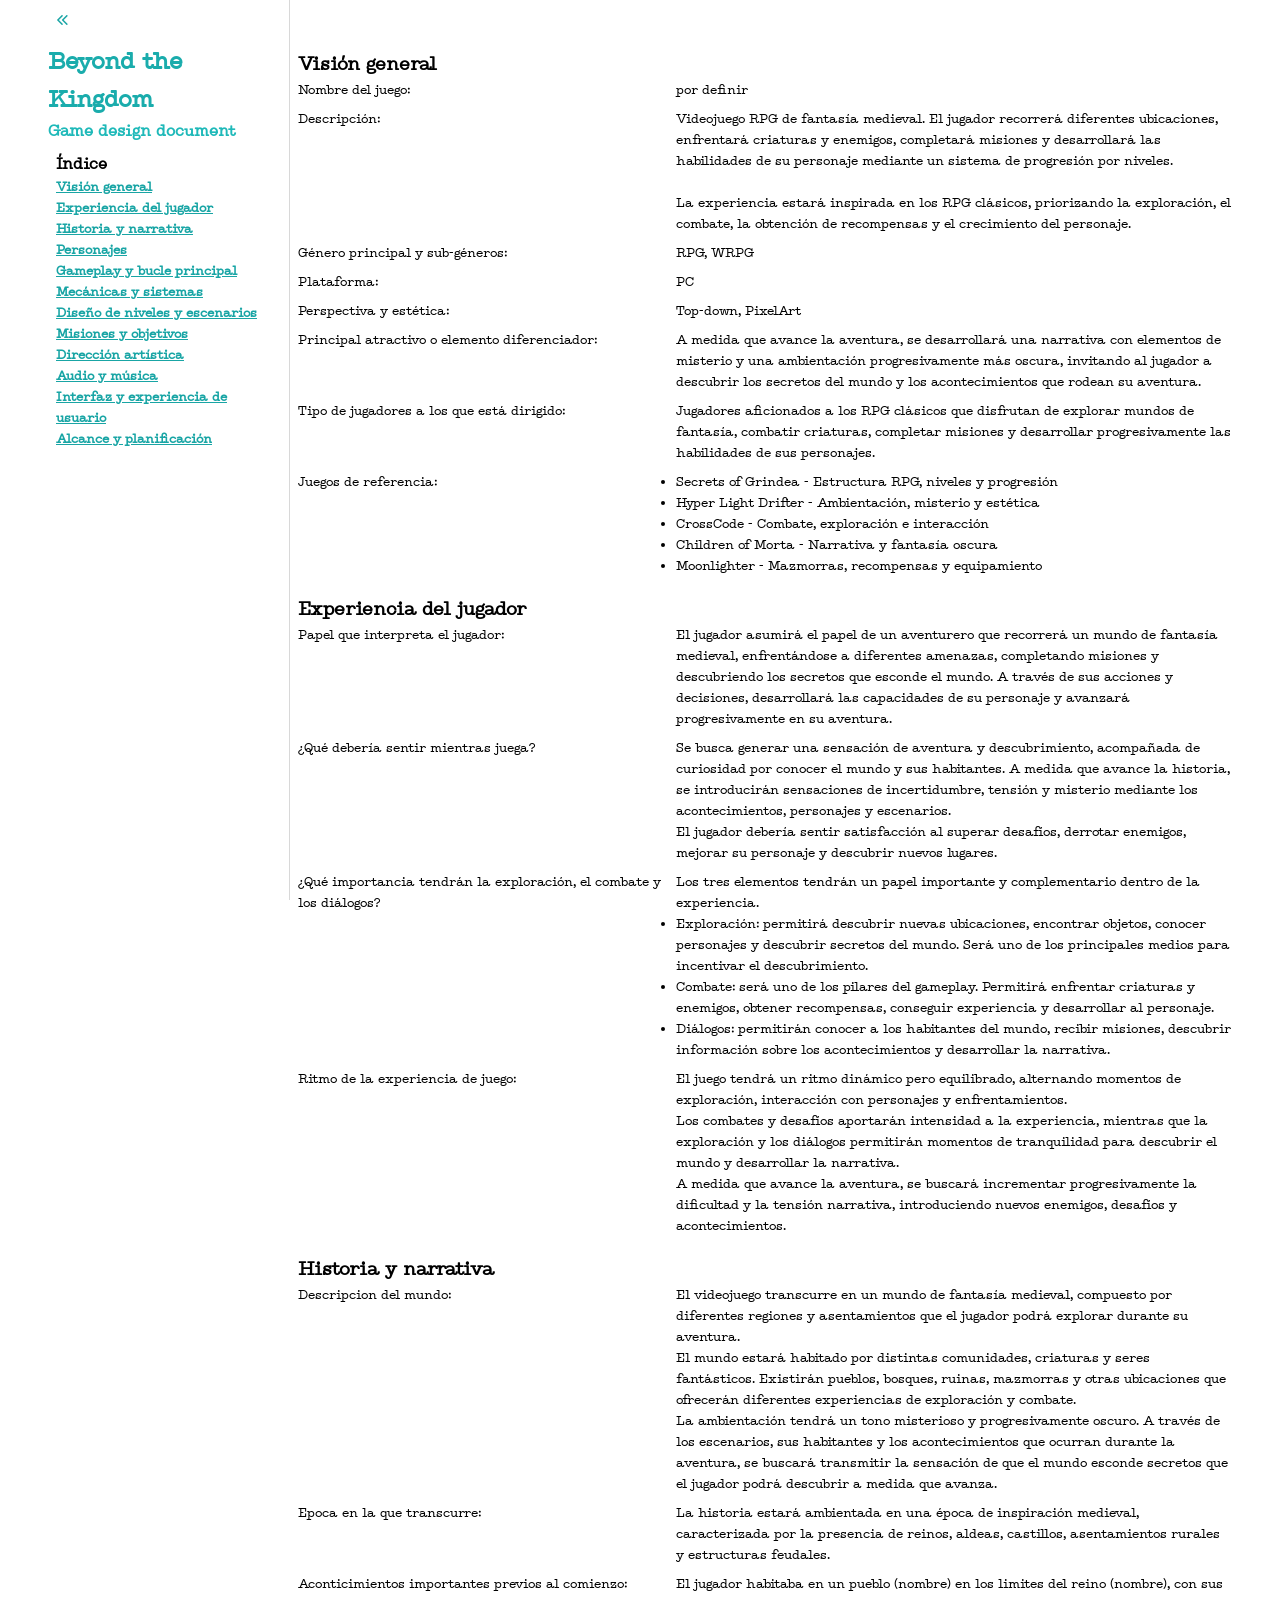
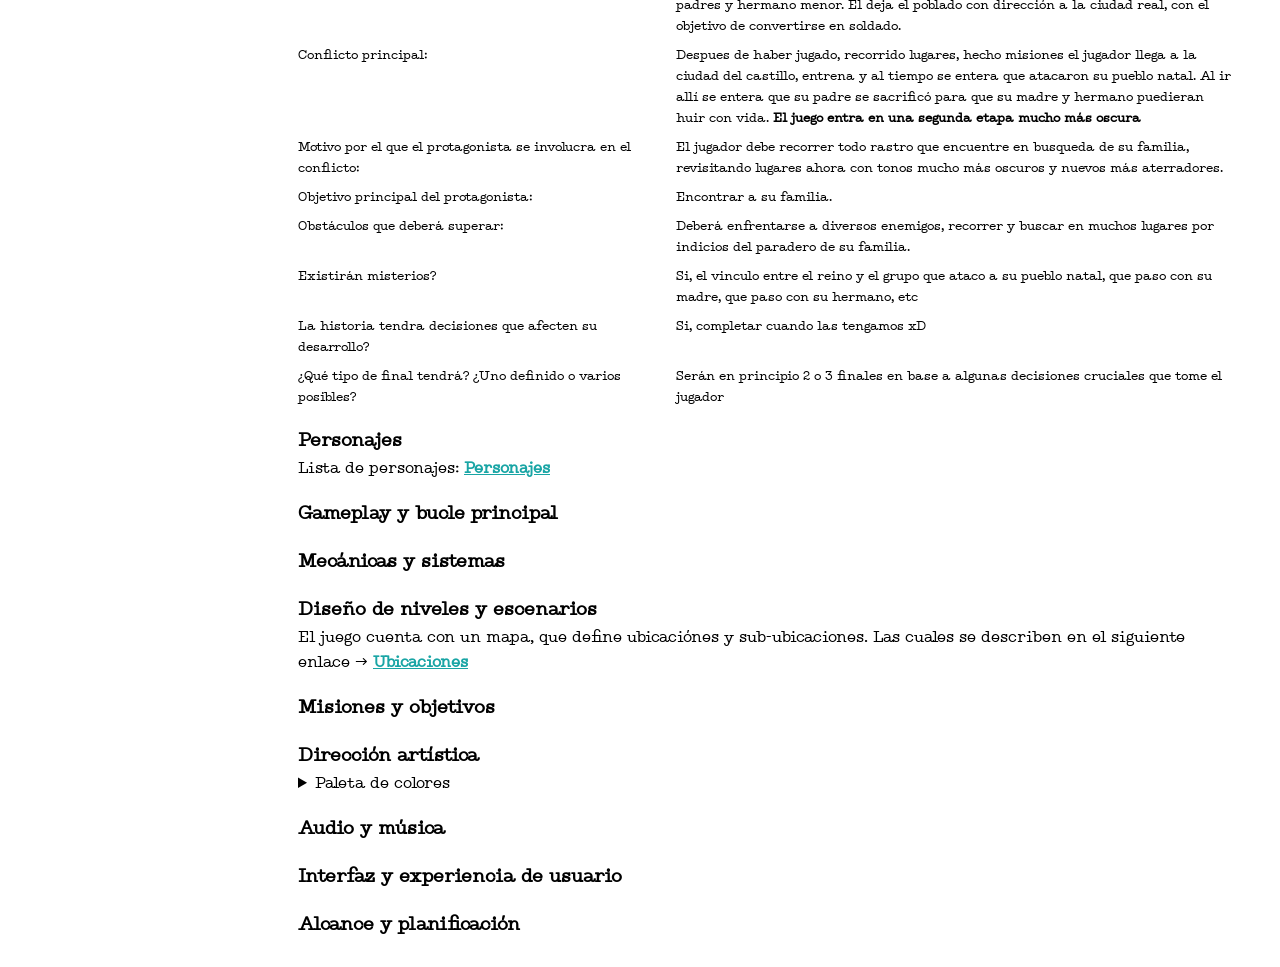
==== commit 4a4c8710: "agregados lugares y personajes de windmere" ====
--- a/index.html
+++ b/index.html
@@ -2,452 +2,461 @@
 <html lang="en">
 
 <head>
-    <meta charset="UTF-8">
-    <meta name="viewport" content="width=device-width, initial-scale=1.0">
-    <title>Document</title>
-    <link rel="stylesheet" href="style.css">k
+  <meta charset="UTF-8">
+  <meta name="viewport" content="width=device-width, initial-scale=1.0">
+  <title>Beyond the Kingdom</title>
+  <link rel="stylesheet" href="style.css">k
 </head>
 
 <body>
-    <header>
-        <button id="sidebar-toggle" type="button" aria-controls="sidebar-content" aria-expanded="true"
-            aria-label="Contraer barra lateral">«</button>
-        <div class="sidebar-content" id="sidebar-content">
-            <h1>Nombre del juego</h1>
-            <h2>Game design document</h2>
-            <nav>
-                <h4>Índice</h2>
-                    <a href="#vision-general">Visión general</a>
-                    <a href="#experiencia-del-jugador">Experiencia del jugador</a>
-                    <a href="#historia-y-narrativa">Historia y narrativa</a>
-                    <a href="#personajes">Personajes</a>
-                    <a href="#gameplay-y-bucle-principal">Gameplay y bucle principal</a>
-                    <a href="#mecanicas-y-sistemas">Mecánicas y sistemas</a>
-                    <a href="#diseno-de-niveles-y-escenarios">Diseño de niveles y escenarios</a>
-                    <a href="#misiones-y-objetivos">Misiones y objetivos</a>
-                    <a href="#direccion-artistica">Dirección artística</a>
-                    <a href="#audio-y-musica">Audio y música</a>
-                    <a href="#interfaz-y-experiencia-de-usuario">Interfaz y experiencia de usuario</a>
-                    <a href="#alcance-y-planificacion">Alcance y planificación</a>
-            </nav>
-        </div>
-    </header>
-
-    <main>
-        <section id="vision-general">
-            <h3>Visión general</h3>
-            <!-- Qué juego vamos a crear y qué lo hace interesante. -->
-
-            <div class="col2">
-                <span>Nombre del juego:</span>
-                <span>por definir</span>
-                <span>Descripción:</span>
-                <div>
-                    <p>Videojuego RPG de fantasía medieval. El jugador recorrerá diferentes ubicaciones, enfrentará
-                        criaturas y enemigos, completará misiones y desarrollará las habilidades de su personaje
-                        mediante un
-                        sistema de progresión por niveles.</p>
-                    <br>
-                    <p>La experiencia estará inspirada en los RPG clásicos, priorizando la exploración, el combate, la
-                        obtención de recompensas y el crecimiento del personaje.</p>
-                    </p>
-                </div>
-                <span>Género principal y sub-géneros:</span>
-                <span>RPG, WRPG</span>
-                <span>Plataforma:</span>
-                <span>PC</span>
-                <span>Perspectiva y estética:</span>
-                <span>Top-down, PixelArt</span>
-                <span>Principal atractivo o elemento diferenciador:</span>
-                <p>A medida que avance la aventura, se desarrollará una narrativa con elementos de misterio y una
-                    ambientación progresivamente más oscura, invitando al jugador a descubrir los secretos del mundo y
-                    los acontecimientos que rodean su aventura.</p>
-                <span>Tipo de jugadores a los que está dirigido:</span>
-                <span>Jugadores aficionados a los RPG clásicos que disfrutan de explorar mundos de fantasía, combatir
-                    criaturas, completar misiones y desarrollar progresivamente las habilidades de sus
-                    personajes.</span>
-                <span>Juegos de referencia:</span>
-                <ul>
-                    <li>Secrets of Grindea - Estructura RPG, niveles y progresión</li>
-                    <li>Hyper Light Drifter - Ambientación, misterio y estética</li>
-                    <li>CrossCode - Combate, exploración e interacción</li>
-                    <li>Children of Morta - Narrativa y fantasía oscura</li>
-                    <li>Moonlighter - Mazmorras, recompensas y equipamiento</li>
-                </ul>
+  <header>
+    <button id="sidebar-toggle" type="button" aria-controls="sidebar-content" aria-expanded="true"
+      aria-label="Contraer barra lateral">«</button>
+    <div class="sidebar-content" id="sidebar-content">
+      <h1>Beyond the Kingdom</h1>
+      <h2>Game design document</h2>
+      <nav>
+        <h4>Índice</h2>
+          <a href="#vision-general">Visión general</a>
+          <a href="#experiencia-del-jugador">Experiencia del jugador</a>
+          <a href="#historia-y-narrativa">Historia y narrativa</a>
+          <a href="#personajes">Personajes</a>
+          <a href="#gameplay-y-bucle-principal">Gameplay y bucle principal</a>
+          <a href="#mecanicas-y-sistemas">Mecánicas y sistemas</a>
+          <a href="#diseno-de-niveles-y-escenarios">Diseño de niveles y escenarios</a>
+          <a href="#misiones-y-objetivos">Misiones y objetivos</a>
+          <a href="#direccion-artistica">Dirección artística</a>
+          <a href="#audio-y-musica">Audio y música</a>
+          <a href="#interfaz-y-experiencia-de-usuario">Interfaz y experiencia de usuario</a>
+          <a href="#alcance-y-planificacion">Alcance y planificación</a>
+      </nav>
+    </div>
+  </header>
+
+  <main>
+    <section id="vision-general">
+      <h3>Visión general</h3>
+      <!-- Qué juego vamos a crear y qué lo hace interesante. -->
+
+      <div class="col2">
+        <span>Nombre del juego:</span>
+        <span>por definir</span>
+        <span>Descripción:</span>
+        <div>
+          <p>Videojuego RPG de fantasía medieval. El jugador recorrerá diferentes ubicaciones, enfrentará
+            criaturas y enemigos, completará misiones y desarrollará las habilidades de su personaje
+            mediante un
+            sistema de progresión por niveles.</p>
+          <br>
+          <p>La experiencia estará inspirada en los RPG clásicos, priorizando la exploración, el combate, la
+            obtención de recompensas y el crecimiento del personaje.</p>
+          </p>
+        </div>
+        <span>Género principal y sub-géneros:</span>
+        <span>RPG, WRPG</span>
+        <span>Plataforma:</span>
+        <span>PC</span>
+        <span>Perspectiva y estética:</span>
+        <span>Top-down, PixelArt</span>
+        <span>Principal atractivo o elemento diferenciador:</span>
+        <p>A medida que avance la aventura, se desarrollará una narrativa con elementos de misterio y una
+          ambientación progresivamente más oscura, invitando al jugador a descubrir los secretos del mundo y
+          los acontecimientos que rodean su aventura.</p>
+        <span>Tipo de jugadores a los que está dirigido:</span>
+        <span>Jugadores aficionados a los RPG clásicos que disfrutan de explorar mundos de fantasía, combatir
+          criaturas, completar misiones y desarrollar progresivamente las habilidades de sus
+          personajes.</span>
+        <span>Juegos de referencia:</span>
+        <ul>
+          <li>Secrets of Grindea - Estructura RPG, niveles y progresión</li>
+          <li>Hyper Light Drifter - Ambientación, misterio y estética</li>
+          <li>CrossCode - Combate, exploración e interacción</li>
+          <li>Children of Morta - Narrativa y fantasía oscura</li>
+          <li>Moonlighter - Mazmorras, recompensas y equipamiento</li>
+        </ul>
+      </div>
+    </section>
+
+    <section id="experiencia-del-jugador">
+      <h3>Experiencia del jugador</h3>
+      <!-- Qué queremos que sienta y experimente el jugador. -->
+      <div class="col2">
+        <span>Papel que interpreta el jugador:</span>
+        <p>El jugador asumirá el papel de un aventurero que recorrerá un mundo de fantasía medieval,
+          enfrentándose a diferentes amenazas, completando misiones y descubriendo los secretos que esconde el
+          mundo. A través de sus acciones y decisiones, desarrollará las capacidades de su personaje y
+          avanzará progresivamente en su aventura.</p>
+
+        <span>¿Qué debería sentir mientras juega?</span>
+        <div>
+          <p>Se busca generar una sensación de aventura y descubrimiento, acompañada de curiosidad por conocer
+            el mundo y sus habitantes. A medida que avance la historia, se introducirán sensaciones de
+            incertidumbre, tensión y misterio mediante los acontecimientos, personajes y escenarios.</p>
+          <p>El jugador debería sentir satisfacción al superar desafíos, derrotar enemigos, mejorar su
+            personaje y descubrir nuevos lugares.</p>
+        </div>
+
+        <span>¿Qué importancia tendrán la exploración, el combate y los diálogos?</span>
+        <div>Los tres elementos tendrán un papel importante y complementario dentro de la experiencia.
+
+          <ul>
+            <li>Exploración: permitirá descubrir nuevas ubicaciones, encontrar objetos, conocer personajes y
+              descubrir secretos del mundo. Será uno de los principales medios para incentivar el
+              descubrimiento.</li>
+            <li>Combate: será uno de los pilares del gameplay. Permitirá enfrentar criaturas y enemigos,
+              obtener recompensas, conseguir experiencia y desarrollar al personaje.</li>
+            <li>Diálogos: permitirán conocer a los habitantes del mundo, recibir misiones, descubrir
+              información sobre los acontecimientos y desarrollar la narrativa.</li>
+          </ul>
+        </div>
+
+        <span>Ritmo de la experiencia de juego:</span>
+        <div>
+          <p>El juego tendrá un ritmo dinámico pero equilibrado, alternando momentos de exploración,
+            interacción con personajes y enfrentamientos.</p>
+          <p>Los combates y desafíos aportarán intensidad a la experiencia, mientras que la exploración y los
+            diálogos permitirán momentos de tranquilidad para descubrir el mundo y desarrollar la narrativa.
+          </p>
+          <p>A medida que avance la aventura, se buscará incrementar progresivamente la dificultad y la
+            tensión narrativa, introduciendo nuevos enemigos, desafíos y acontecimientos.</p>
+        </div>
+
+      </div>
+    </section>
+
+    <section id="historia-y-narrativa">
+      <h3>Historia y narrativa</h3>
+      <!-- Argumento, mundo, acontecimientos y diálogos. -->
+      <div class="col2">
+        <span>Descripcion del mundo:</span>
+        <div>
+          <p>El videojuego transcurre en un mundo de fantasía medieval, compuesto por diferentes regiones y
+            asentamientos que el jugador podrá explorar durante su aventura.</p>
+          <p>El mundo estará habitado por distintas comunidades, criaturas y seres fantásticos. Existirán
+            pueblos, bosques, ruinas, mazmorras y otras ubicaciones que ofrecerán diferentes experiencias de
+            exploración y combate.</p>
+          <p>La ambientación tendrá un tono misterioso y progresivamente oscuro. A través de los escenarios,
+            sus habitantes y los acontecimientos que ocurran durante la aventura, se buscará transmitir la
+            sensación de que el mundo esconde secretos que el jugador podrá descubrir a medida que avanza.
+          </p>
+        </div>
+
+        <span>Epoca en la que transcurre:</span>
+        <p>La historia estará ambientada en una época de inspiración medieval, caracterizada por la presencia de reinos,
+          aldeas, castillos, asentamientos rurales y estructuras feudales.</p>
+
+        <span>Aconticimientos importantes previos al comienzo:</span>
+        <p>El jugador habitaba en un pueblo (nombre) en los limites del reino (nombre), con sus padres y hermano menor.
+          El deja el poblado con dirección a la ciudad real, con el objetivo de convertirse en soldado.</p>
+
+        <span>Conflicto principal:</span>
+        <span>Despues de haber jugado, recorrido lugares, hecho misiones el jugador llega a la ciudad del castillo,
+          entrena y al tiempo se entera que atacaron su pueblo natal. Al ir allí se entera que su padre se sacrificó
+          para que su madre y hermano puedieran huir con vida. <strong>El juego entra en una segunda etapa mucho más
+            oscura</strong></span>
+
+        <span>Motivo por el que el protagonista se involucra en el conflicto:</span>
+        <span>El jugador debe recorrer todo rastro que encuentre en busqueda de su familia, revisitando lugares ahora
+          con tonos mucho más oscuros y nuevos más aterradores.</span>
+
+        <span>Objetivo principal del protagonista:</span>
+        <span>Encontrar a su familia.</span>
+
+        <span>Obstáculos que deberá superar:</span>
+        <span>Deberá enfrentarse a diversos enemigos, recorrer y buscar en muchos lugares por indicios del paradero de
+          su familia.</span>
+
+        <span>Existirán misterios?</span>
+        <span>Si, el vinculo entre el reino y el grupo que ataco a su pueblo natal, que paso con su madre, que paso con
+          su hermano, etc</span>
+
+        <span>La historia tendra decisiones que afecten su desarrollo?</span>
+        <span>Si, completar cuando las tengamos xD</span>
+
+        <span>¿Qué tipo de final tendrá? ¿Uno definido o varios posibles?</span>
+        <span>Serán en principio 2 o 3 finales en base a algunas decisiones cruciales que tome el jugador</span>
+      </div>
+    </section>
+
+    <section id="personajes">
+      <h3>Personajes</h3>
+      <!-- Protagonistas, secundarios, aliados y enemigos. -->
+       <span>Lista de personajes: <a href="./pages/characters.html">Personajes</a></span>
+    </section>
+
+    <section id="gameplay-y-bucle-principal">
+      <h3>Gameplay y bucle principal</h3>
+      <!-- Qué hace el jugador durante una partida. -->
+    </section>
+
+    <section id="mecanicas-y-sistemas">
+      <h3>Mecánicas y sistemas</h3>
+      <!-- Combate, movimiento, interacción, inventario y progresión. -->
+    </section>
+
+    <section id="diseno-de-niveles-y-escenarios">
+      <h3>Diseño de niveles y escenarios</h3>
+      <!-- Mapas, zonas, exploración y distribución. -->
+      <p>El juego cuenta con un mapa, que define ubicaciónes y sub-ubicaciones.
+        Las cuales se describen en el siguiente enlace -> <a href="./pages/locations.html">Ubicaciones</a>
+      </p>
+
+    </section>
+
+    <section id="misiones-y-objetivos">
+      <h3>Misiones y objetivos</h3>
+      <!-- Cómo se estructura el avance de la historia. -->
+    </section>
+
+    <section id="direccion-artistica">
+      <h3>Dirección artística</h3>
+      <!-- Estética, personajes, escenarios y animaciones. -->
+      <details>
+        <summary>Paleta de colores</summary>
+
+        <style>
+          .palette {
+            display: flex;
+            flex-direction: column;
+            gap: 20px;
+            font-family: Arial, sans-serif;
+          }
+
+          .palette-category h3 {
+            margin-bottom: 10px;
+            color: #333;
+          }
+
+          .palette-colors {
+            display: flex;
+            flex-wrap: wrap;
+            gap: 12px;
+          }
+
+          .color-item {
+            display: flex;
+            flex-direction: column;
+            align-items: center;
+            width: 85px;
+            gap: 5px;
+          }
+
+          .color-swatch {
+            width: 55px;
+            height: 55px;
+            border-radius: 6px;
+          }
+
+          .color-name {
+            font-size: 12px;
+            text-align: center;
+          }
+
+          .color-hex {
+            font-size: 11px;
+            color: #777;
+          }
+        </style>
+
+        <div class="palette">
+
+          <!-- 1. Naturaleza y vegetación -->
+          <section class="palette-category">
+            <h3>1. Naturaleza y vegetación</h3>
+            <div class="palette-colors">
+              <div class="color-item">
+                <div class="color-swatch" style="background:#263C32"></div>
+                <span class="color-name">Bosque oscuro</span>
+                <span class="color-hex">#263C32</span>
+              </div>
+              <div class="color-item">
+                <div class="color-swatch" style="background:#385943"></div>
+                <span class="color-name">Verde bosque</span>
+                <span class="color-hex">#385943</span>
+              </div>
+              <div class="color-item">
+                <div class="color-swatch" style="background:#58764B"></div>
+                <span class="color-name">Vegetación</span>
+                <span class="color-hex">#58764B</span>
+              </div>
+              <div class="color-item">
+                <div class="color-swatch" style="background:#82965A"></div>
+                <span class="color-name">Musgo</span>
+                <span class="color-hex">#82965A</span>
+              </div>
+              <div class="color-item">
+                <div class="color-swatch" style="background:#B2A66B"></div>
+                <span class="color-name">Hierba seca</span>
+                <span class="color-hex">#B2A66B</span>
+              </div>
             </div>
-        </section>
-
-        <section id="experiencia-del-jugador">
-            <h3>Experiencia del jugador</h3>
-            <!-- Qué queremos que sienta y experimente el jugador. -->
-            <div class="col2">
-                <span>Papel que interpreta el jugador:</span>
-                <p>El jugador asumirá el papel de un aventurero que recorrerá un mundo de fantasía medieval,
-                    enfrentándose a diferentes amenazas, completando misiones y descubriendo los secretos que esconde el
-                    mundo. A través de sus acciones y decisiones, desarrollará las capacidades de su personaje y
-                    avanzará progresivamente en su aventura.</p>
-
-                <span>¿Qué debería sentir mientras juega?</span>
-                <div>
-                    <p>Se busca generar una sensación de aventura y descubrimiento, acompañada de curiosidad por conocer
-                        el mundo y sus habitantes. A medida que avance la historia, se introducirán sensaciones de
-                        incertidumbre, tensión y misterio mediante los acontecimientos, personajes y escenarios.</p>
-                    <p>El jugador debería sentir satisfacción al superar desafíos, derrotar enemigos, mejorar su
-                        personaje y descubrir nuevos lugares.</p>
-                </div>
-
-                <span>¿Qué importancia tendrán la exploración, el combate y los diálogos?</span>
-                <div>Los tres elementos tendrán un papel importante y complementario dentro de la experiencia.
-
-                    <ul>
-                        <li>Exploración: permitirá descubrir nuevas ubicaciones, encontrar objetos, conocer personajes y
-                            descubrir secretos del mundo. Será uno de los principales medios para incentivar el
-                            descubrimiento.</li>
-                        <li>Combate: será uno de los pilares del gameplay. Permitirá enfrentar criaturas y enemigos,
-                            obtener recompensas, conseguir experiencia y desarrollar al personaje.</li>
-                        <li>Diálogos: permitirán conocer a los habitantes del mundo, recibir misiones, descubrir
-                            información sobre los acontecimientos y desarrollar la narrativa.</li>
-                    </ul>
-                </div>
-
-                <span>Ritmo de la experiencia de juego:</span>
-                <div>
-                    <p>El juego tendrá un ritmo dinámico pero equilibrado, alternando momentos de exploración,
-                        interacción con personajes y enfrentamientos.</p>
-                    <p>Los combates y desafíos aportarán intensidad a la experiencia, mientras que la exploración y los
-                        diálogos permitirán momentos de tranquilidad para descubrir el mundo y desarrollar la narrativa.
-                    </p>
-                    <p>A medida que avance la aventura, se buscará incrementar progresivamente la dificultad y la
-                        tensión narrativa, introduciendo nuevos enemigos, desafíos y acontecimientos.</p>
-                </div>
-
+          </section>
+
+          <!-- 2. Tierra, madera y construcciones -->
+          <section class="palette-category">
+            <h3>2. Tierra, madera y construcciones</h3>
+            <div class="palette-colors">
+              <div class="color-item">
+                <div class="color-swatch" style="background:#382820"></div>
+                <span class="color-name">Marrón oscuro</span>
+                <span class="color-hex">#382820</span>
+              </div>
+              <div class="color-item">
+                <div class="color-swatch" style="background:#60402D"></div>
+                <span class="color-name">Madera</span>
+                <span class="color-hex">#60402D</span>
+              </div>
+              <div class="color-item">
+                <div class="color-swatch" style="background:#865B3D"></div>
+                <span class="color-name">Tierra</span>
+                <span class="color-hex">#865B3D</span>
+              </div>
+              <div class="color-item">
+                <div class="color-swatch" style="background:#AD8054"></div>
+                <span class="color-name">Cuero</span>
+                <span class="color-hex">#AD8054</span>
+              </div>
+              <div class="color-item">
+                <div class="color-swatch" style="background:#C6A477"></div>
+                <span class="color-name">Arena</span>
+                <span class="color-hex">#C6A477</span>
+              </div>
             </div>
-        </section>
-
-        <section id="historia-y-narrativa">
-            <h3>Historia y narrativa</h3>
-            <!-- Argumento, mundo, acontecimientos y diálogos. -->
-            <div class="col2">
-                <span>Descripcion del mundo:</span>
-                <div>
-                    <p>El videojuego transcurre en un mundo de fantasía medieval, compuesto por diferentes regiones y
-                        asentamientos que el jugador podrá explorar durante su aventura.</p>
-                    <p>El mundo estará habitado por distintas comunidades, criaturas y seres fantásticos. Existirán
-                        pueblos, bosques, ruinas, mazmorras y otras ubicaciones que ofrecerán diferentes experiencias de
-                        exploración y combate.</p>
-                    <p>La ambientación tendrá un tono misterioso y progresivamente oscuro. A través de los escenarios,
-                        sus habitantes y los acontecimientos que ocurran durante la aventura, se buscará transmitir la
-                        sensación de que el mundo esconde secretos que el jugador podrá descubrir a medida que avanza.
-                    </p>
-                </div>
-
-                <span>Epoca en la que transcurre:</span>
-                <p>La historia estará ambientada en una época de inspiración medieval, caracterizada por la presencia de reinos, aldeas, castillos, asentamientos rurales y estructuras feudales.</p>
-
-                <span>Aconticimientos importantes previos al comienzo:</span>
-                <p>El jugador habitaba en un pueblo (nombre) en los limites del reino (nombre), con sus padres y hermano menor. El deja el poblado con dirección a la ciudad real, con el objetivo de convertirse en soldado.</p>
-
-                <span>Conflicto principal:</span>
-                <span>Despues de haber jugado, recorrido lugares, hecho misiones el jugador llega a la ciudad del castillo, entrena y al tiempo se entera que atacaron su pueblo natal. Al ir allí se entera que su padre se sacrificó para que su madre y hermano puedieran huir con vida. <strong>El juego entra en una segunda etapa mucho más oscura</strong></span>
-
-                <span>Motivo por el que el protagonista se involucra en el conflicto:</span>
-                <span>El jugador debe recorrer todo rastro que encuentre en busqueda de su familia, revisitando lugares ahora con tonos mucho más oscuros y nuevos más aterradores.</span>
-
-                <span>Objetivo principal del protagonista:</span>
-                <span>Encontrar a su familia.</span>
-
-                <span>Obstáculos que deberá superar:</span>
-                <span>Deberá enfrentarse a diversos enemigos, recorrer y buscar en muchos lugares por indicios del paradero de su familia.</span>
-
-                <span>Existirán misterios?</span>
-                <span>Si, el vinculo entre el reino y el grupo que ataco a su pueblo natal, que paso con su madre, que paso con su hermano, etc</span>
-
-                <span>La historia tendra decisiones que afecten su desarrollo?</span>
-                <span>Si, completar cuando las tengamos xD</span>
-
-                <span>¿Qué tipo de final tendrá? ¿Uno definido o varios posibles?</span>
-                <span>Serán en principio 2 o 3 finales en base a algunas decisiones cruciales que tome el jugador</span>
+          </section>
+
+          <!-- 3. Piedra y arquitectura -->
+          <section class="palette-category">
+            <h3>3. Piedra y arquitectura</h3>
+            <div class="palette-colors">
+              <div class="color-item">
+                <div class="color-swatch" style="background:#30343A"></div>
+                <span class="color-name">Piedra oscura</span>
+                <span class="color-hex">#30343A</span>
+              </div>
+              <div class="color-item">
+                <div class="color-swatch" style="background:#50565B"></div>
+                <span class="color-name">Pizarra</span>
+                <span class="color-hex">#50565B</span>
+              </div>
+              <div class="color-item">
+                <div class="color-swatch" style="background:#747778"></div>
+                <span class="color-name">Piedra</span>
+                <span class="color-hex">#747778</span>
+              </div>
+              <div class="color-item">
+                <div class="color-swatch" style="background:#A2A19A"></div>
+                <span class="color-name">Caliza</span>
+                <span class="color-hex">#A2A19A</span>
+              </div>
+              <div class="color-item">
+                <div class="color-swatch" style="background:#D0C8B5"></div>
+                <span class="color-name">Piedra clara</span>
+                <span class="color-hex">#D0C8B5</span>
+              </div>
             </div>
-        </section>
-
-        <section id="personajes">
-            <h3>Personajes</h3>
-            <!-- Protagonistas, secundarios, aliados y enemigos. -->
-        </section>
-
-        <section id="gameplay-y-bucle-principal">
-            <h3>Gameplay y bucle principal</h3>
-            <!-- Qué hace el jugador durante una partida. -->
-        </section>
-
-        <section id="mecanicas-y-sistemas">
-            <h3>Mecánicas y sistemas</h3>
-            <!-- Combate, movimiento, interacción, inventario y progresión. -->
-        </section>
-
-        <section id="diseno-de-niveles-y-escenarios">
-            <h3>Diseño de niveles y escenarios</h3>
-            <!-- Mapas, zonas, exploración y distribución. -->
-             <p>El juego cuenta con un mapa, que define ubicaciónes y sub-ubicaciones.
-                Las cuales se describen en el siguiente enlace -> <a href="./pages/locations.html">Ubicaciones</a>
-             </p>
-             
-        </section>
-
-        <section id="misiones-y-objetivos">
-            <h3>Misiones y objetivos</h3>
-            <!-- Cómo se estructura el avance de la historia. -->
-        </section>
-
-        <section id="direccion-artistica">
-            <h3>Dirección artística</h3>
-            <!-- Estética, personajes, escenarios y animaciones. -->
-             <details>
-                <summary>Paleta de colores</summary>
-
-<style>
-  .palette {
-    display: flex;
-    flex-direction: column;
-    gap: 20px;
-    font-family: Arial, sans-serif;
-  }
-
-  .palette-category h3 {
-    margin-bottom: 10px;
-    color: #333;
-  }
-
-  .palette-colors {
-    display: flex;
-    flex-wrap: wrap;
-    gap: 12px;
-  }
-
-  .color-item {
-    display: flex;
-    flex-direction: column;
-    align-items: center;
-    width: 85px;
-    gap: 5px;
-  }
-
-  .color-swatch {
-    width: 55px;
-    height: 55px;
-    border-radius: 6px;
-  }
-
-  .color-name {
-    font-size: 12px;
-    text-align: center;
-  }
-
-  .color-hex {
-    font-size: 11px;
-    color: #777;
-  }
-</style>
-
-<div class="palette">
-
-  <!-- 1. Naturaleza y vegetación -->
-  <section class="palette-category">
-    <h3>1. Naturaleza y vegetación</h3>
-    <div class="palette-colors">
-      <div class="color-item">
-        <div class="color-swatch" style="background:#263C32"></div>
-        <span class="color-name">Bosque oscuro</span>
-        <span class="color-hex">#263C32</span>
-      </div>
-      <div class="color-item">
-        <div class="color-swatch" style="background:#385943"></div>
-        <span class="color-name">Verde bosque</span>
-        <span class="color-hex">#385943</span>
-      </div>
-      <div class="color-item">
-        <div class="color-swatch" style="background:#58764B"></div>
-        <span class="color-name">Vegetación</span>
-        <span class="color-hex">#58764B</span>
-      </div>
-      <div class="color-item">
-        <div class="color-swatch" style="background:#82965A"></div>
-        <span class="color-name">Musgo</span>
-        <span class="color-hex">#82965A</span>
-      </div>
-      <div class="color-item">
-        <div class="color-swatch" style="background:#B2A66B"></div>
-        <span class="color-name">Hierba seca</span>
-        <span class="color-hex">#B2A66B</span>
-      </div>
-    </div>
-  </section>
-
-  <!-- 2. Tierra, madera y construcciones -->
-  <section class="palette-category">
-    <h3>2. Tierra, madera y construcciones</h3>
-    <div class="palette-colors">
-      <div class="color-item">
-        <div class="color-swatch" style="background:#382820"></div>
-        <span class="color-name">Marrón oscuro</span>
-        <span class="color-hex">#382820</span>
-      </div>
-      <div class="color-item">
-        <div class="color-swatch" style="background:#60402D"></div>
-        <span class="color-name">Madera</span>
-        <span class="color-hex">#60402D</span>
-      </div>
-      <div class="color-item">
-        <div class="color-swatch" style="background:#865B3D"></div>
-        <span class="color-name">Tierra</span>
-        <span class="color-hex">#865B3D</span>
-      </div>
-      <div class="color-item">
-        <div class="color-swatch" style="background:#AD8054"></div>
-        <span class="color-name">Cuero</span>
-        <span class="color-hex">#AD8054</span>
-      </div>
-      <div class="color-item">
-        <div class="color-swatch" style="background:#C6A477"></div>
-        <span class="color-name">Arena</span>
-        <span class="color-hex">#C6A477</span>
-      </div>
-    </div>
-  </section>
-
-  <!-- 3. Piedra y arquitectura -->
-  <section class="palette-category">
-    <h3>3. Piedra y arquitectura</h3>
-    <div class="palette-colors">
-      <div class="color-item">
-        <div class="color-swatch" style="background:#30343A"></div>
-        <span class="color-name">Piedra oscura</span>
-        <span class="color-hex">#30343A</span>
-      </div>
-      <div class="color-item">
-        <div class="color-swatch" style="background:#50565B"></div>
-        <span class="color-name">Pizarra</span>
-        <span class="color-hex">#50565B</span>
-      </div>
-      <div class="color-item">
-        <div class="color-swatch" style="background:#747778"></div>
-        <span class="color-name">Piedra</span>
-        <span class="color-hex">#747778</span>
-      </div>
-      <div class="color-item">
-        <div class="color-swatch" style="background:#A2A19A"></div>
-        <span class="color-name">Caliza</span>
-        <span class="color-hex">#A2A19A</span>
-      </div>
-      <div class="color-item">
-        <div class="color-swatch" style="background:#D0C8B5"></div>
-        <span class="color-name">Piedra clara</span>
-        <span class="color-hex">#D0C8B5</span>
-      </div>
-    </div>
-  </section>
-
-  <!-- 4. Cielos y agua -->
-  <section class="palette-category">
-    <h3>4. Cielos y agua</h3>
-    <div class="palette-colors">
-      <div class="color-item">
-        <div class="color-swatch" style="background:#202E40"></div>
-        <span class="color-name">Noche</span>
-        <span class="color-hex">#202E40</span>
-      </div>
-      <div class="color-item">
-        <div class="color-swatch" style="background:#344B65"></div>
-        <span class="color-name">Azul oscuro</span>
-        <span class="color-hex">#344B65</span>
-      </div>
-      <div class="color-item">
-        <div class="color-swatch" style="background:#52758A"></div>
-        <span class="color-name">Agua</span>
-        <span class="color-hex">#52758A</span>
-      </div>
-      <div class="color-item">
-        <div class="color-swatch" style="background:#83A3AD"></div>
-        <span class="color-name">Cielo</span>
-        <span class="color-hex">#83A3AD</span>
-      </div>
-      <div class="color-item">
-        <div class="color-swatch" style="background:#C2C7BB"></div>
-        <span class="color-name">Niebla</span>
-        <span class="color-hex">#C2C7BB</span>
-      </div>
-    </div>
-  </section>
-
-  <!-- 5. Detalles, objetos y magia -->
-  <section class="palette-category">
-    <h3>5. Detalles, objetos y magia</h3>
-    <div class="palette-colors">
-      <div class="color-item">
-        <div class="color-swatch" style="background:#9D3F36"></div>
-        <span class="color-name">Rojo</span>
-        <span class="color-hex">#9D3F36</span>
-      </div>
-      <div class="color-item">
-        <div class="color-swatch" style="background:#C27642"></div>
-        <span class="color-name">Naranja</span>
-        <span class="color-hex">#C27642</span>
-      </div>
-      <div class="color-item">
-        <div class="color-swatch" style="background:#D6B45E"></div>
-        <span class="color-name">Oro</span>
-        <span class="color-hex">#D6B45E</span>
-      </div>
-      <div class="color-item">
-        <div class="color-swatch" style="background:#7764A5"></div>
-        <span class="color-name">Violeta</span>
-        <span class="color-hex">#7764A5</span>
-      </div>
-      <div class="color-item">
-        <div class="color-swatch" style="background:#66A6A0"></div>
-        <span class="color-name">Magia</span>
-        <span class="color-hex">#66A6A0</span>
-      </div>
-    </div>
-</section>
-<a href="./resources//MedievalFantasy.png" download="medieval_fantasy_palette.png"> Descargar paleta</a>
-
-</div>
-
-             </details>
-        </section>
-
-        <section id="audio-y-musica">
-            <h3>Audio y música</h3>
-            <!-- Ambientación sonora, efectos y música. -->
-        </section>
-
-        <section id="interfaz-y-experiencia-de-usuario">
-            <h3>Interfaz y experiencia de usuario</h3>
-            <!-- HUD, menús, diálogos y controles. -->
-        </section>
-
-        <section id="alcance-y-planificacion">
-            <h3>Alcance y planificación</h3>
-            <!-- Qué vamos a producir, herramientas y prioridades. -->
-        </section>
-    </main>
-
-    <script>
-        const sidebar = document.querySelector("header");
-        const sidebarToggle = document.querySelector("#sidebar-toggle");
-
-        sidebarToggle.addEventListener("click", () => {
-            const isCollapsed = sidebar.classList.toggle("is-collapsed");
-            document.body.classList.toggle("sidebar-collapsed", isCollapsed);
-            sidebarToggle.setAttribute("aria-expanded", String(!isCollapsed));
-            sidebarToggle.setAttribute(
-                "aria-label",
-                isCollapsed ? "Expandir barra lateral" : "Contraer barra lateral"
-            );
-            sidebarToggle.textContent = isCollapsed ? "»" : "«";
-        });
-    </script>
+          </section>
+
+          <!-- 4. Cielos y agua -->
+          <section class="palette-category">
+            <h3>4. Cielos y agua</h3>
+            <div class="palette-colors">
+              <div class="color-item">
+                <div class="color-swatch" style="background:#202E40"></div>
+                <span class="color-name">Noche</span>
+                <span class="color-hex">#202E40</span>
+              </div>
+              <div class="color-item">
+                <div class="color-swatch" style="background:#344B65"></div>
+                <span class="color-name">Azul oscuro</span>
+                <span class="color-hex">#344B65</span>
+              </div>
+              <div class="color-item">
+                <div class="color-swatch" style="background:#52758A"></div>
+                <span class="color-name">Agua</span>
+                <span class="color-hex">#52758A</span>
+              </div>
+              <div class="color-item">
+                <div class="color-swatch" style="background:#83A3AD"></div>
+                <span class="color-name">Cielo</span>
+                <span class="color-hex">#83A3AD</span>
+              </div>
+              <div class="color-item">
+                <div class="color-swatch" style="background:#C2C7BB"></div>
+                <span class="color-name">Niebla</span>
+                <span class="color-hex">#C2C7BB</span>
+              </div>
+            </div>
+          </section>
+
+          <!-- 5. Detalles, objetos y magia -->
+          <section class="palette-category">
+            <h3>5. Detalles, objetos y magia</h3>
+            <div class="palette-colors">
+              <div class="color-item">
+                <div class="color-swatch" style="background:#9D3F36"></div>
+                <span class="color-name">Rojo</span>
+                <span class="color-hex">#9D3F36</span>
+              </div>
+              <div class="color-item">
+                <div class="color-swatch" style="background:#C27642"></div>
+                <span class="color-name">Naranja</span>
+                <span class="color-hex">#C27642</span>
+              </div>
+              <div class="color-item">
+                <div class="color-swatch" style="background:#D6B45E"></div>
+                <span class="color-name">Oro</span>
+                <span class="color-hex">#D6B45E</span>
+              </div>
+              <div class="color-item">
+                <div class="color-swatch" style="background:#7764A5"></div>
+                <span class="color-name">Violeta</span>
+                <span class="color-hex">#7764A5</span>
+              </div>
+              <div class="color-item">
+                <div class="color-swatch" style="background:#66A6A0"></div>
+                <span class="color-name">Magia</span>
+                <span class="color-hex">#66A6A0</span>
+              </div>
+            </div>
+          </section>
+          <a href="./resources//MedievalFantasy.png" download="medieval_fantasy_palette.png"> Descargar paleta</a>
+
+        </div>
+
+      </details>
+    </section>
+
+    <section id="audio-y-musica">
+      <h3>Audio y música</h3>
+      <!-- Ambientación sonora, efectos y música. -->
+    </section>
+
+    <section id="interfaz-y-experiencia-de-usuario">
+      <h3>Interfaz y experiencia de usuario</h3>
+      <!-- HUD, menús, diálogos y controles. -->
+    </section>
+
+    <section id="alcance-y-planificacion">
+      <h3>Alcance y planificación</h3>
+      <!-- Qué vamos a producir, herramientas y prioridades. -->
+    </section>
+  </main>
+
+  <script>
+    const sidebar = document.querySelector("header");
+    const sidebarToggle = document.querySelector("#sidebar-toggle");
+
+    sidebarToggle.addEventListener("click", () => {
+      const isCollapsed = sidebar.classList.toggle("is-collapsed");
+      document.body.classList.toggle("sidebar-collapsed", isCollapsed);
+      sidebarToggle.setAttribute("aria-expanded", String(!isCollapsed));
+      sidebarToggle.setAttribute(
+        "aria-label",
+        isCollapsed ? "Expandir barra lateral" : "Contraer barra lateral"
+      );
+      sidebarToggle.textContent = isCollapsed ? "»" : "«";
+    });
+  </script>
 </body>
 
 </html>
--- a/style.css
+++ b/style.css
@@ -122,3 +122,45 @@
 .sublocations {
     margin-left: 36px;
 }
+
+.locations-list,
+.character-list {
+  display: grid;
+  gap: 16px;
+  margin: 16px 8px;
+}
+
+.location-card,
+.character-card {
+  padding: 16px;
+  border: 1px solid rgb(216, 216, 216);
+  border-radius: 8px;
+  font-size: .8rem;
+}
+
+.location-card h3 {
+  margin-bottom: 8px;
+  color: rgb(26, 172, 172);
+}
+
+.location-card h4 {
+  margin-top: 12px;
+}
+
+.location-card ul {
+  margin: 4px 0 0 24px;
+}
+
+.character-card h3 {
+  margin-bottom: 8px;
+  color: rgb(26, 172, 172);
+}
+
+.character-card dt {
+  margin-top: 8px;
+  font-weight: bold;
+}
+
+.character-card dd {
+  white-space: pre-line;
+}
